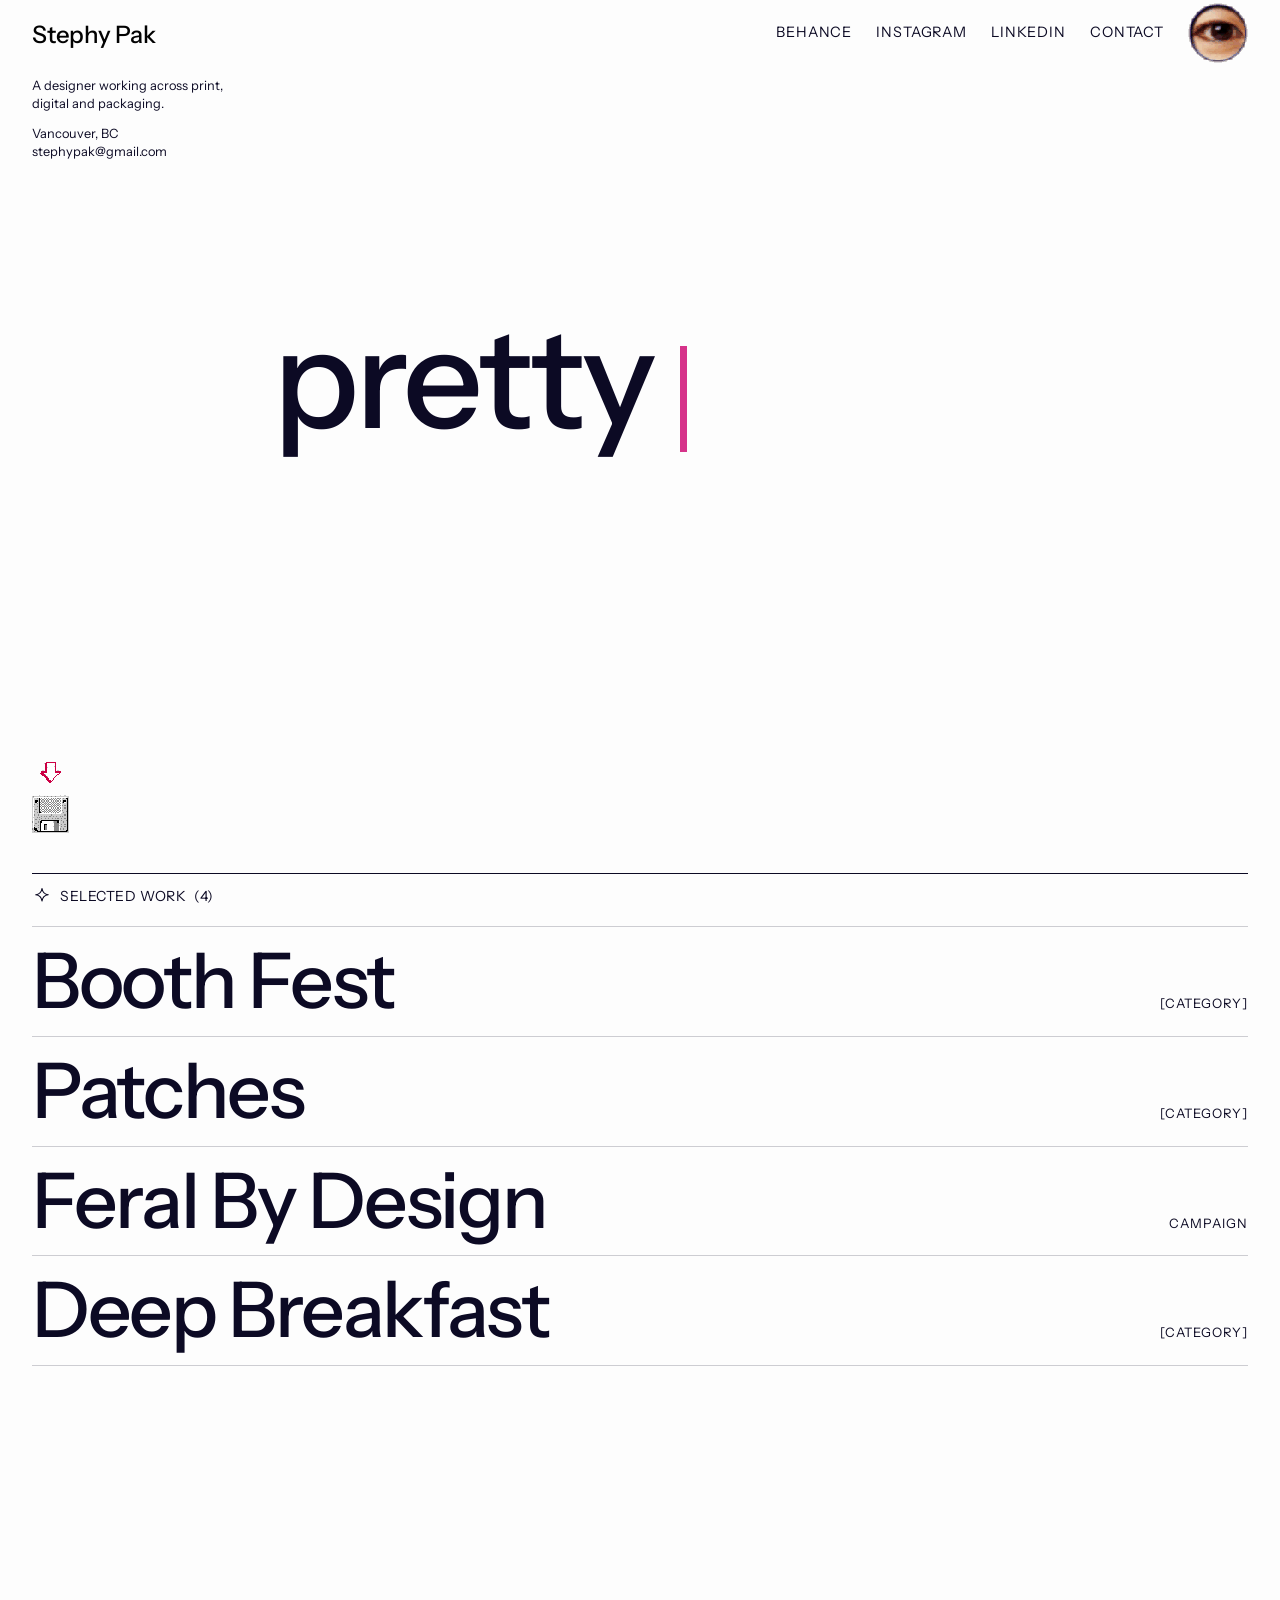
==== index.html @ 3ddcd28c "New portfolio site" ====
<!doctype html>
<!--
  =====================================================================
    STEPHY PAK — HOMEPAGE  (index.html)
  =====================================================================

    This file is WHAT is on the page (the words, images and links).
    styles/style.css is HOW it looks.

    WHAT'S IN HERE (top to bottom)
    ---------------------------------------------------------------
    1. HEAD ............ page title, font + style file (not visible)
    2. TOP ROW ......... floating name, intro, contact, links, eye GIF ✏️
    3. SLOGAN .......... "pretty smart. / pretty, smart."           ✏️
    4. FLOPPY ARROW .... scrolls down to your work
    5. WORK LIST ....... "Selected work" + your 4 projects           ✏️
    6. TYPEWRITER ...... the script that types the slogan

    ✏️ = things you'll want to edit

    ---------------------------------------------------------------
    HOW HTML WORKS (the 30-second version)
    ---------------------------------------------------------------
    <p class="hero-info-text">Hello</p>
     ↑  ↑                      ↑      ↑
     |  class = name used in   |      closing tag (same word with a /)
     |  style.css to style it  the content you see on the page
     opening tag (p = paragraph)

    <a href="project-1.html">  = a link. href = where it goes.
    <img src="assets/…" alt="…"> = an image. src = the file,
                                   alt = a description for screen readers.
    Notes like this whole block start with  < ! - -  and end with  - - >
    (written without the spaces). Browsers ignore them; they're just for you.
  =====================================================================
-->
<html lang="en">

  <!-- =================================================================
       1. HEAD — information about the page (nothing here is visible)
       ================================================================= -->
  <head>
    <!-- ✏️ Text in the browser tab -->
    <title>Stephy Pak — Designer</title>
    <!-- ✏️ The description Google shows under your site in search results -->
    <meta name="description" content="Stephy Pak is a Vancouver-based designer working across branding, print, digital and packaging." />
    <meta charset="utf-8" />
    <!-- Makes the site fit phone screens properly -->
    <meta name="viewport" content="width=device-width, initial-scale=1.0" />
    <!-- Connects your style file -->
    <link rel="stylesheet" href="./styles/style.css" />
    <!-- Hides the slogan for a split second until the typewriter starts, so
         it doesn't flash. Laptops only — phones just show the slogan. -->
    <script>
      if (window.matchMedia("(hover: hover) and (pointer: fine) and (prefers-reduced-motion: no-preference)").matches) document.documentElement.classList.add("js-typing");
    </script>
  </head>

  <body class="work-page" id="top">

    <!-- FLOATING NAME — same size and position as on every other page.
         Stays pinned at the top while you scroll. -->
    <header class="project-header">
      <a href="index.html#top" class="project-header-name">Stephy Pak</a>
    </header>

    <!-- The first screen everyone sees (the "hero") -->
    <section class="hero hero-dark">

      <!-- ===============================================================
           2. TOP ROW
           =============================================================== -->
      <header class="hero-top">

        <!-- LEFT: your intro and contact (your name floats above, see the top of <body>) -->
        <div class="hero-id">
          <div class="hero-info">
            <!-- ✏️ Your intro. <br /> = start a new line. -->
            <p class="hero-info-text">A designer working across print,<br />
              digital and packaging.</p>
            <!-- ✏️ Location + email -->
            <p class="hero-info-contact hero-info-text">
              Vancouver, BC<br />
              <a href="mailto:stephypak@gmail.com">stephypak@gmail.com</a>
            </p>
          </div>
        </div>

        <!-- RIGHT: links + the eye GIF -->
        <nav class="hero-nav" aria-label="Links">
          <ul class="hero-links">
            <!-- ✏️ Replace each # with your real link, e.g.
                 href="https://www.behance.net/yourname"
                 target="_blank" = opens in a new tab -->
            <li><a href="#" target="_blank">Behance</a></li>
            <li><a href="#" target="_blank">Instagram</a></li>
            <li><a href="#" target="_blank">LinkedIn</a></li>
            <!-- mailto: opens the visitor's email app -->
            <li><a href="mailto:stephypak@gmail.com">Contact</a></li>

            <!-- 👁 The eye GIF → goes to the Peek page (play.html).
                 Hovering shows the pink "PEEK" pill.
                 ✏️ To swap the GIF, replace assets/branding-images/play.gif
                 (keep the same file name). -->
            <li class="play-door-item">
              <a href="play.html" class="play-door" aria-label="Peek — photos and things I love">
                <img src="assets/branding-images/play.gif" width="60" height="60" class="play-door-gif" alt="" />
                <span class="play-door-label">Peek</span>
              </a>
            </li>
          </ul>
        </nav>
      </header>

      <!-- ===============================================================
           3. SLOGAN
           Each line is its own <span>. The pink comma is its own <span>
           so it can have a different colour.
           (If you change the words, also update the typewriter in section 6 —
           it types "cute" then deletes it, so it expects "pretty " first.)
           =============================================================== -->
      <div class="hero-slogan-wrapper">
        <h1 class="hero-slogan">
          <span class="hero-slogan-line">pretty smart.</span>
          <span class="hero-slogan-line hero-slogan-indent">pretty<span class="hero-comma">,</span> smart.</span>
        </h1>
      </div>

      <!-- ===============================================================
           4. FLOPPY DISK ARROW
           Clicking it jumps down to "Selected work" (#works-heading).
           =============================================================== -->
      <a href="#works-heading" class="hero-scroll" aria-label="Scroll down to selected work">
        <span class="hero-scroll-sprite" aria-hidden="true"></span>
      </a>

    </section>

    <!-- =================================================================
         5. WORK LIST
         Laptops: hover a title → its cover image fades in behind the list.
         Phones: each cover image shows under its title.
         ================================================================= -->
    <main class="main-work-section">
      <section class="project-index" aria-labelledby="works-heading">

        <!-- "SELECTED WORK (4)" with the sparkly star.
             The <svg> is the star drawing — you don't need to edit it.
             ✏️ Change the (4) if you add or remove projects. -->
        <h2 class="project-index-heading" id="works-heading">
          <svg class="star" viewBox="0 0 24 24" width="20" height="20" aria-hidden="true">
            <path class="star-main" d="M12 3c.7 5 2.5 6.8 7.5 7.5-5 .7-6.8 2.5-7.5 7.5-.7-5-2.5-6.8-7.5-7.5C9.5 9.8 11.3 8 12 3z" />
            <path class="star-sparkle star-sparkle-1" d="M20 1.5l.45 1.55L22 3.5l-1.55.45L20 5.5l-.45-1.55L18 3.5l1.55-.45z" />
            <path class="star-sparkle star-sparkle-2" d="M19 16.5l.35 1.15 1.15.35-1.15.35L19 19.5l-.35-1.15L17.5 18l1.15-.35z" />
          </svg>
          Selected work <span class="project-index-count">(4)</span>
        </h2>

        <!-- THE PROJECTS
             Each project is one <li> … </li> block. In each one:
               href="project-1.html" ........ which page it opens
               project-index-title .......... ✏️ project name
               project-index-category ....... ✏️ small label on the right
               img src="…" .................. ✏️ cover image
                 (put your image in assets/projects/ and write its name here,
                  e.g. src="assets/projects/booth-fest-cover.jpg")
               alt="…" ...................... ✏️ short description of the image
             To add a project: copy a whole <li> … </li> block and paste it below. -->
        <ul class="project-index-list">

          <!-- Project 1 -->
          <li class="project-index-item">
            <a href="project-1.html" class="project-index-link">
              <span class="project-index-title">Booth Fest</span>
              <span class="project-index-category">[Category]</span>
              <img src="assets/projects/placeholder.svg" width="1920" height="1080" class="project-index-preview" loading="lazy" alt="Booth Fest project cover" />
            </a>
          </li>

          <!-- Project 2 -->
          <li class="project-index-item">
            <a href="project-2.html" class="project-index-link">
              <span class="project-index-title">Patches</span>
              <span class="project-index-category">[Category]</span>
              <img src="assets/projects/placeholder.svg" width="1920" height="1080" class="project-index-preview" loading="lazy" alt="Patches project cover" />
            </a>
          </li>

          <!-- Project 3 -->
          <li class="project-index-item">
            <a href="project-3.html" class="project-index-link">
              <span class="project-index-title">Feral By Design</span>
              <span class="project-index-category">Campaign</span>
              <img src="assets/projects/placeholder.svg" width="1920" height="1080" class="project-index-preview" loading="lazy" alt="Feral By Design project cover" />
            </a>
          </li>

          <!-- Project 4 -->
          <li class="project-index-item">
            <a href="project-4.html" class="project-index-link">
              <span class="project-index-title">Deep Breakfast</span>
              <span class="project-index-category">[Category]</span>
              <img src="assets/projects/placeholder.svg" width="1920" height="1080" class="project-index-preview" loading="lazy" alt="Deep Breakfast project cover" />
            </a>
          </li>

        </ul>
      </section>
    </main>


    <!-- =================================================================
         6. TYPEWRITER  (JavaScript — the part that makes things move)
         What it does:
           • types "pretty cute", pauses, backspaces "cute",
             then types "smart." and the second line
           • a pink cursor leads the typing and disappears at the end
           • hovering over the slogan replays it
           • off on phones and for people who turn off motion
         You don't need to edit this. The only easy tweak:
           ✏️ change "cute" on the line marked FAKE WORD to another word.
         ================================================================= -->
    <script>
      (function () {
        var h = document.querySelector(".hero-slogan");
        // Phones / reduced motion: stop here and just show the slogan
        if (!h || !document.documentElement.classList.contains("js-typing")) return;

        var lines = Array.prototype.slice.call(h.querySelectorAll(".hero-slogan-line"));
        var originalHTML = lines.map(function (l) { return l.innerHTML; });
        var texts = lines.map(function (l) { return l.textContent; });
        h.setAttribute("aria-label", texts.join(" "));   // screen readers read the full slogan

        // Keeps the pink comma pink while typing
        function esc(t) {
          return t.replace(/&/g, "&amp;").replace(/</g, "&lt;")
                  .replace(/,/g, '<span class="hero-comma">,</span>');
        }
        // Draws one line: typed part + cursor + the invisible not-yet-typed part
        function draw(k, typed, rest, caret) {
          lines[k].innerHTML =
            esc(typed) + (caret ? '<span class="type-caret" aria-hidden="true"></span>' : "") +
            '<span class="type-rest" aria-hidden="true">' + esc(rest) + "</span>";
        }

        // The "script" of the animation: every step + how long to wait after it
        var frames = [], t1 = texts[0], t2 = texts[1], i;
        function pace(ch) { return 60 + Math.random() * 70 + (ch === "." ? 300 : 0); }   // typing speed (ms)
        for (i = 1; i <= 7; i++) frames.push([0, t1.slice(0, i), t1.slice(i), pace(t1[i - 1])]);                     // types "pretty "
        var fake = "cute";                                                                                            // ✏️ FAKE WORD
        for (i = 1; i <= fake.length; i++) frames.push([0, t1.slice(0, 7) + fake.slice(0, i), t1.slice(7 + i), pace()]); // types "cute"
        frames[frames.length - 1][3] = 650;                                                                           // pause… hmm
        for (i = fake.length - 1; i >= 0; i--) frames.push([0, t1.slice(0, 7) + fake.slice(0, i), t1.slice(7 + i), 90]);  // backspaces it
        frames[frames.length - 1][3] = 250;
        for (i = 8; i <= t1.length; i++) frames.push([0, t1.slice(0, i), t1.slice(i), pace(t1[i - 1])]);              // types "smart."
        for (i = 1; i <= t2.length; i++) frames.push([1, t2.slice(0, i), t2.slice(i), pace(t2[i - 1])]);              // types line 2

        var playing = false;
        function run(n) {
          if (n >= frames.length) {
            // Finished: remove the cursor and put the slogan back to normal
            setTimeout(function () {
              lines.forEach(function (l, k) { l.innerHTML = originalHTML[k]; });
              playing = false;
            }, 700);
            return;
          }
          var f = frames[n];
          if (f[0] === 1) draw(0, t1, "", false);   // line 1 done → cursor moves to line 2
          draw(f[0], f[1], f[2], true);
          setTimeout(function () { run(n + 1); }, f[3]);
        }
        function play() {
          playing = true;
          h.classList.add("is-ready");
          draw(0, "", t1, true);
          draw(1, "", t2, false);
          setTimeout(function () { run(0); }, 300);
        }
        setTimeout(play, 300);   // start shortly after the page loads

        // Replay when someone hovers over the slogan (only after it's finished)
        h.addEventListener("mouseenter", function () {
          if (!playing) play();
        });
      })();
    </script>
  </body>
</html>
---- styles/style.css ----
/*
 * =====================================================================
 *   STEPHY PAK — PORTFOLIO STYLES
 * =====================================================================
 *
 *   This one file controls how EVERY page looks (colours, fonts,
 *   sizes, spacing, hover effects).
 *
 *   CONTENTS                                   (Cmd+F to jump to one)
 *   ---------------------------------------------------------------
 *   1. FONT + COLOURS ........ the whole look lives here ✏️
 *   2. BASICS ................ makes every browser start the same
 *   3. HOMEPAGE — TOP ROW .... your name, intro, links, the eye GIF
 *   4. HOMEPAGE — SLOGAN ..... "pretty smart." + the typewriter
 *   5. HOMEPAGE — ARROW ...... the floppy disk scroll arrow
 *   6. HOMEPAGE — WORK LIST .. "Selected work", star, project titles
 *   7. HOMEPAGE — BIGGER SCREENS (tablets + laptops)
 *   8. HOMEPAGE — MOUSE HOVER EFFECTS (laptops only)
 *   9. PROJECT PAGES ......... project-1.html … project-4.html
 *  10. PEEK PAGE ............. play.html
 *  11. REDUCED MOTION ........ calmer version for people who need it
 *
 *   ✏️  = a value you might want to change
 *
 *   ---------------------------------------------------------------
 *   HOW CSS WORKS (the 30-second version)
 *   ---------------------------------------------------------------
 *   .hero-name {            ← "selector": WHICH thing to style.
 *     font-size: 3rem;      ← "property: value;" = WHAT to change.
 *   }                         A dot (.) means a class name from the HTML,
 *                             e.g. class="hero-name" in index.html.
 *
 *   Handy units:
 *     px   = pixels (fixed size)
 *     rem  = relative to normal text size (1rem ≈ 16px)
 *     em   = relative to the text size of that element
 *     vw   = % of the screen width (10vw = 10% of the width)
 *     clamp(min, ideal, max) = grows with the screen but never goes
 *                              smaller than min or bigger than max
 *
 *   @media (min-width: 768px) { … }
 *     = "only apply these rules on screens 768px wide or more"
 *       (tablets and laptops). Everything outside is the phone version.
 * =====================================================================
 */


/* =====================================================================
   1. FONT + COLOURS  ✏️
   Change these and the whole site updates.
   ===================================================================== */

/* The font: Instrument Sans from Google Fonts.
   ✏️ To try another font, swap the link below AND the name in "body" (section 2). */
@import url("https://fonts.googleapis.com/css2?family=Instrument+Sans:wdth,wght@75..100,400..700&display=swap");
/* A small typewriter-style font for labels (the Collection numbers + ticker). */
@import url("https://fonts.googleapis.com/css2?family=DM+Mono:wght@400;500&display=swap");

/* Colour "variables" — nicknames you can reuse anywhere as var(--name). */
:root {
  --color-ink: #0c0a24;                  /* ✏️ blue-black */
  --color-paper: #fdfdfd;                /* ✏️ near-white */
  --color-pink: #d6338a;                 /* ✏️ the comma, typing cursor, hovers, PEEK pill */

  --color-page-bg: var(--color-paper);   /* page background */
  --color-page-text: var(--color-ink);   /* text colour */
                                         /* (swap these two to flip to a dark site) */

  --font-mono: "DM Mono", ui-monospace, monospace;   /* ✏️ the label font */

  --duration-fast: 0.15s;                /* speed of quick hover effects */
  --duration-normal: 0.3s;               /* speed of normal hover effects */
}


/* =====================================================================
   2. BASICS
   Removes the browser's built-in spacing and sets the default font,
   so every page starts from a clean slate. You won't need to touch this.
   ===================================================================== */

/* Makes width/height include padding — much easier to size things. */
*,
*::before,
*::after {
  box-sizing: border-box;
}

/* Removes default gaps around headings, paragraphs, lists, etc. */
html,
body,
h1, h2, h3, p, ul, ol, li, figure, figcaption, dl, dt, dd {
  margin: 0;
  padding: 0;
}

/* Smooth scrolling when you click the floppy arrow. */
html {
  scroll-behavior: smooth;
}

/* The default font + colours for the whole site. */
body {
  font-family: "Instrument Sans", sans-serif;
  background: var(--color-page-bg);
  color: var(--color-page-text);
  -webkit-font-smoothing: antialiased;   /* crisper text on Macs */
}

/* Images never spill out of their box. */
img,
svg {
  max-width: 100%;
  height: auto;
}

/* No underlines on links. */
a {
  text-decoration: none;
}

/* Colour when you highlight text with your mouse. */
::selection {
  background: var(--color-pink);
  color: #ffffff;
}


/* =====================================================================
   3. HOMEPAGE — TOP ROW
   Your name, intro + contact on the left. Links + eye GIF on the right.
   (On phones everything stacks; see section 7 for the laptop layout.)
   ===================================================================== */

/* The whole homepage (the <body class="work-page"> in index.html). */
.work-page {
  background: var(--color-page-bg);
}

/* The outline you see when moving through links with the Tab key. */
.work-page a:focus {
  outline-color: var(--color-page-text);
}

/* The first screen ("hero"): stacks the top row, slogan and arrow. */
.hero {
  width: 100%;
  display: flex;
  flex-direction: column;
}
.hero-dark {
  /* ✏️ Slightly shorter than the screen (minus 7rem) so the first
     project title peeks up from the bottom. */
  min-height: calc(100vh - 7rem);
  min-height: calc(100svh - 7rem);
  justify-content: space-between;
  gap: 2.5rem;
  padding: 0.5rem clamp(1rem, 2.5vw, 2.25rem) 2.25rem;   /* ✏️ edge spacing (top is small because the floating name sits above) */
  background: var(--color-page-bg);
  color: var(--color-page-text);
}

/* Links in the hero: normal colour, pink on hover. */
.hero-dark a:link,
.hero-dark a:visited {
  color: var(--color-page-text);
}
.hero-dark a:hover,
.hero-dark a:focus-visible {
  color: var(--color-pink);
}

/* The top row (phone version: one column). */
.hero-top {
  display: grid;
  grid-template-columns: 1fr;
  gap: 1rem;
  align-items: start;
}

/* Left side: name with the intro + contact stacked underneath. */
.hero-id {
  display: grid;
  gap: 1.5rem;
  justify-items: start;
}

/* "A designer working across print, digital and packaging." + location/email */
.hero-info-text {
  font-size: 0.8rem;   /* ✏️ size */
  line-height: 1.4;
  margin-bottom: 0;
}
.hero-info-contact {
  margin-top: 0.75rem;   /* gap between the intro and Vancouver/email */
}

/* BEHANCE · INSTAGRAM · LINKEDIN · CONTACT */
.hero-links,
.project-index-list {
  list-style: none;   /* removes the bullet points */
  margin: 0;
  padding: 0;
}
.hero-links {
  display: flex;
  flex-wrap: wrap;
  gap: 0.5rem 1.5rem;      /* ✏️ space between links */
  font-size: 0.9rem;       /* ✏️ size */
  font-weight: 400;
  letter-spacing: 0.06em;  /* a little extra space between letters */
  text-transform: uppercase;
}

/* 👁 The eye GIF that goes to the Peek page */
.play-door-item {
  position: relative;      /* lets the PEEK pill sit right under the eye */
}
.play-door {
  display: inline-flex;
  align-items: center;
  gap: 0.5rem;
  min-height: 44px;        /* big enough to tap with a finger */
}
.play-door-gif {
  display: block;
  width: 60px;                    /* ✏️ size of the eye */
  height: auto;
  image-rendering: pixelated;     /* keeps it crisp + low-res */
  transition: transform var(--duration-normal);
}
/* The pink "PEEK" pill */
.play-door-label {
  font-family: inherit;
  font-size: 0.8125rem;
  letter-spacing: 0.04em;
  text-transform: uppercase;
  padding: 0.2rem 0.6rem;
  border: 1.5px solid var(--color-pink);
  border-radius: 999px;           /* fully rounded ends */
  color: var(--color-pink);
  background: var(--color-page-bg);
}
/* On hover, the eye does a little hop up. */
.play-door:hover .play-door-gif,
.play-door:focus-visible .play-door-gif {
  transform: translateY(-4px);    /* ✏️ how high it hops */
}


/* =====================================================================
   4. HOMEPAGE — SLOGAN
   "pretty smart. / pretty, smart." and the typewriter effect.
   (The typing itself is the <script> at the bottom of index.html.)
   ===================================================================== */

/* Centres the slogan vertically in the space between the top row and the arrow. */
.hero-slogan-wrapper {
  flex: 1;
  display: flex;
  align-items: center;
}

.hero-slogan {
  font-size: clamp(3.125rem, 11vw, 11rem);   /* ✏️ size */
  font-weight: 500;
  line-height: 0.98;                          /* ✏️ space between the two lines */
  letter-spacing: -0.03em;                    /* ✏️ space between letters (closer to 0 = looser) */
  margin-bottom: 0;
  color: var(--color-page-text);
}

/* Puts each line of the slogan on its own row. */
.hero-slogan-line {
  display: block;
}

/* Pushes the second line in, for the stagger (phone amount; laptop amount is in section 7). */
.hero-slogan-indent {
  padding-left: 0.6em;
}

/* The pink comma in "pretty, smart." */
.hero-comma {
  color: var(--color-pink);
}

/* --- Typewriter --- */

/* Hides the slogan for a split second before typing starts (no flash). */
.js-typing .hero-slogan:not(.is-ready) {
  visibility: hidden;
}
/* The not-yet-typed letters: invisible but still take up space, so nothing jumps around. */
.type-rest {
  visibility: hidden;
}
/* The blinking pink typing cursor */
.type-caret {
  position: relative;
}
.type-caret::after {
  content: "";
  position: absolute;
  bottom: 0.08em;
  left: 0.02em;
  width: 0.05em;                 /* ✏️ cursor thickness */
  height: 0.75em;                /* ✏️ cursor height */
  background: var(--color-pink);
  animation: caret-blink 1s steps(1) infinite;
}
@keyframes caret-blink {
  50% {
    opacity: 0;
  }
}


/* =====================================================================
   5. HOMEPAGE — FLOPPY DISK ARROW
   The little pixel arrow at the bottom-left of the first screen.
   The image (scroll-arrow-sprite.png) has all 7 animation frames side
   by side, like a film strip — the animation slides through them.
   ===================================================================== */

.hero-scroll {
  align-self: flex-start;
  position: relative;
  top: 1.25rem;            /* ✏️ nudges it down, closer to "Selected work" */
  display: inline-flex;
  padding: 0.5rem;         /* bigger click area */
  margin-left: -0.5rem;    /* keeps it lined up with the left edge */
}
.hero-scroll-sprite {
  display: block;
  width: 37px;             /* one frame wide */
  height: 72px;
  background: url("../assets/branding-images/scroll-arrow-sprite.png") 0 0 / 259px 72px no-repeat;
  image-rendering: pixelated;
  animation: floppy-drop 0.7s steps(7) infinite;   /* ✏️ 0.7s = speed of one loop */
}
@keyframes floppy-drop {
  to {
    background-position: -259px 0;
  }
}


/* =====================================================================
   6. HOMEPAGE — WORK LIST
   "SELECTED WORK (4)" with the star, then the big project titles.
   On phones each cover image shows under its title.
   (On laptops the image appears on hover instead; see section 8.)
   ===================================================================== */

/* The whole work section */
.project-index {
  position: relative;      /* the hover images are placed inside this box */
  isolation: isolate;      /* lets the hover image sit behind the titles */
  padding: 1rem clamp(1rem, 2.5vw, 2.25rem) 3rem;
  color: var(--color-page-text);
}

/* "SELECTED WORK (4)" — kept small so it doesn't read as part of the slogan. */
.project-index-heading {
  display: flex;
  align-items: center;
  gap: 0.5rem;
  padding-top: 0.75rem;
  margin-bottom: 1.25rem;
  border-top: 1px solid var(--color-page-text);   /* the line above it */
  font-family: inherit;
  font-size: 0.875rem;
  font-weight: 400;
  line-height: 1.2;
  letter-spacing: 0.04em;
  text-transform: uppercase;
  color: var(--color-page-text);
  cursor: default;
  scroll-margin-top: 4.5rem;   /* the floppy arrow stops here, just below the floating name */
}

/* ✦ The star: an outline that gently twinkles.
   On hover it spins, fills pink, and two tiny sparkles pop out. */
.star {
  flex-shrink: 0;
  overflow: visible;       /* lets the sparkles poke outside the box */
}
.star path {
  fill: none;
  stroke: currentColor;
  stroke-width: 1.4;
  stroke-linejoin: round;
}
.star-main {
  transform-origin: 12px 10.5px;                          /* spins around its centre */
  animation: star-twinkle 2.4s ease-in-out infinite;      /* ✏️ 2.4s = twinkle speed */
  transition: fill var(--duration-normal), stroke var(--duration-normal);
}
.star-sparkle {
  fill: var(--color-pink) !important;
  stroke: none !important;
  opacity: 0;              /* hidden until hover */
  transform: scale(0.2);
  transition: opacity var(--duration-normal), transform var(--duration-normal);
}
.star-sparkle-1 { transform-origin: 20px 3.5px; }
.star-sparkle-2 { transform-origin: 19px 18px; transition-delay: 0.08s; }

.project-index-heading:hover .star-main {
  fill: var(--color-pink);
  stroke: var(--color-pink);
  animation: star-spin 0.6s ease-out;
}
.project-index-heading:hover .star-sparkle {
  opacity: 1;
  transform: scale(1);
}
@keyframes star-twinkle {
  0%, 100% { transform: scale(1); }
  50% { transform: scale(0.82); }
}
@keyframes star-spin {
  from { transform: rotate(0deg) scale(0.7); }
  to { transform: rotate(180deg) scale(1.1); }
}

/* Thin lines between the projects */
.project-index-item {
  border-top: 1px solid rgba(12, 10, 36, 0.2);
}
.project-index-item:last-child {
  border-bottom: 1px solid rgba(12, 10, 36, 0.2);
}

/* One row: title on the left, category on the right */
.project-index-link {
  display: flex;
  flex-wrap: wrap;
  justify-content: space-between;
  align-items: baseline;
  gap: 0.5rem 1rem;
  padding: 1rem 0;         /* ✏️ space above/below each title */
  transition: opacity var(--duration-normal);
}
.project-index a:link,
.project-index a:visited {
  color: var(--color-page-text);
}

/* Big project titles (Booth Fest, Patches…) */
.project-index-title {
  font-size: clamp(2rem, 6vw, 5.5rem);   /* ✏️ size */
  font-weight: 500;
  line-height: 1;
  letter-spacing: -0.03em;
  transition: color var(--duration-fast);
}

/* Small category on the right (BRAND, CAMPAIGN…) */
.project-index-category {
  font-size: 0.8125rem;
  letter-spacing: 0.08em;
  text-transform: uppercase;
}

/* Cover image — phone version: shows under its title. */
.project-index-preview {
  display: block;
  width: 100%;
  height: auto;
  aspect-ratio: 16 / 9;    /* ✏️ image shape (16/9 = wide, 4/5 = tall) */
  object-fit: cover;       /* fills the shape without squishing */
}

/* Title turns pink on hover */
.project-index-link:hover .project-index-title,
.project-index-link:focus-visible .project-index-title {
  color: var(--color-pink);
}


/* =====================================================================
   7. HOMEPAGE — BIGGER SCREENS (768px wide and up: tablets + laptops)
   Changes the phone layout into the side-by-side layout.
   ===================================================================== */

@media (min-width: 768px) {

  /* Slogan moves to the right side… */
  .hero-slogan-wrapper {
    justify-content: flex-end;
  }
  /* …and its second line steps in further. */
  .hero-slogan-indent {
    padding-left: 1.1em;   /* ✏️ amount of stagger */
  }

  /* Top row: name + info on the left, links on the right. */
  .hero-top {
    display: flex;
    justify-content: space-between;
    align-items: flex-start;
    gap: 2.5rem;
  }
  .hero-nav {
    margin-top: -3.4rem;   /* ✏️ pulls the links up level with the floating name */
  }
  .hero-links {
    align-items: flex-start;
  }
  .play-door {
    margin-top: -1.2rem;   /* centres the eye on the row of links */
  }
  .hero-info {
    max-width: 22rem;      /* how wide the intro text can get */
  }
}


/* =====================================================================
   8. HOMEPAGE — MOUSE HOVER EFFECTS (laptops/desktops with a mouse)
   Phones can't hover, so these only switch on when there's a mouse.
   ===================================================================== */

@media (hover: hover) and (min-width: 768px) {

  /* "PEEK" pill: hidden until you hover the eye, then fades in underneath. */
  .play-door-label {
    position: absolute;
    top: 100%;
    left: 50%;
    transform: translate(-50%, -0.25rem);
    opacity: 0;
    pointer-events: none;
    transition: opacity var(--duration-fast), transform var(--duration-fast);
  }
  .play-door:hover .play-door-label,
  .play-door:focus-visible .play-door-label {
    opacity: 1;
    transform: translate(-50%, 0.25rem);
  }

  /* Work section fills the screen so the hover image has room. */
  .project-index {
    min-height: 100vh;
  }

  /* Cover images: hidden, centred BEHIND the titles, fade in on hover. */
  .project-index-preview {
    position: absolute;
    top: 50%;
    left: 50%;
    z-index: -1;                       /* behind the titles */
    width: min(70vw, 1100px);          /* ✏️ how big the hover image is */
    transform: translate(-50%, -50%);  /* centres it */
    opacity: 0;
    pointer-events: none;              /* never blocks clicks on the titles */
    transition: opacity var(--duration-normal);
  }
  .project-index-link:hover .project-index-preview,
  .project-index-link:focus-visible .project-index-preview {
    opacity: 1;
  }

  /* While you hover one title, the others fade back. */
  .project-index-list:hover .project-index-link {
    opacity: 0.35;   /* ✏️ how faded the others get (0 = invisible, 1 = normal) */
  }
  .project-index-list:hover .project-index-link:hover {
    opacity: 1;
  }
}


/* =====================================================================
   9. PROJECT PAGES  (project-1.html … project-4.html)
   Order on the page: floating name → image 1 → brief + credits →
   more images → "Next" project.
   ===================================================================== */

/* The whole project page */
.project-page {
  background: var(--color-page-bg);
  color: var(--color-page-text);
}
.project-page a:link,
.project-page a:visited {
  color: var(--color-page-text);
}
.project-page a:hover,
.project-page a:focus-visible {
  color: var(--color-pink);
}
.project-page a:focus {
  outline-color: var(--color-page-text);
}

/* Floating "Stephy Pak" in the corner — on EVERY page (homepage too).
   No background — it stays pinned as you scroll and floats over the
   images. "difference" flips its colour so it's readable on white,
   dark and light images. Clicking it goes back to the homepage. */
.project-header {
  position: sticky;          /* stays at the top while scrolling */
  top: 0;
  z-index: 10;               /* sits on top of everything */
  padding: 1.25rem clamp(1rem, 2.5vw, 2.25rem);
  background: transparent;
  pointer-events: none;      /* only the name itself is clickable */
  mix-blend-mode: difference;
}
.project-header-name {
  pointer-events: auto;
  font-size: 1.5rem;         /* ✏️ size */
  font-weight: 500;
  letter-spacing: -0.01em;
}
.project-page .project-header-name:link,
.project-page .project-header-name:visited,
.project-page .project-header-name:hover,
.work-page .project-header-name:link,
.work-page .project-header-name:visited,
.work-page .project-header-name:hover {
  color: #ffffff;            /* shows up as near-black on the white page because of "difference" */
}
.project-header-name:hover {
  text-decoration: underline;
  text-underline-offset: 0.15em;
}

/* Space around the project content */
.project {
  padding: 0.5rem clamp(1rem, 2.5vw, 2.25rem) 0;
}

/* Small caps labels: ROLE, CONTEXT, NEXT, captions */
.project-credit dt,
.project-next-label,
.project-figure figcaption {
  font-size: 0.8125rem;
  letter-spacing: 0.06em;
  text-transform: uppercase;
}

/* Images */
.project-figure {
  margin: 0 0 1rem;          /* ✏️ 1rem = gap under each image */
}
.project-figure img {
  display: block;
  width: 100%;
  height: auto;
  object-fit: cover;
  background: #ecebe8;       /* grey that shows while an image loads */
}
.project-figure figcaption {
  margin-top: 0.5rem;
}
/* Two images side by side (phones: stacked; laptops: see bottom of this section) */
.project-pair {
  display: grid;
  grid-template-columns: 1fr;
  gap: 1rem;
}

/* Brief (left) + credits list (right) */
.project-about {
  display: grid;
  grid-template-columns: 1fr;
  gap: 2rem;
  padding: 3rem 0 4rem;
}
.project-brief {
  max-width: 34ch;           /* about 34 characters per line — easy to read */
  font-size: clamp(1.25rem, 2.2vw, 1.875rem);   /* ✏️ size */
  line-height: 1.3;
  letter-spacing: -0.01em;
}
.project-credits {
  display: grid;
  gap: 0;
  align-content: start;
}
/* One credit row: label on the left (ROLE), answer on the right (Designer) */
.project-credit {
  display: grid;
  grid-template-columns: 7rem 1fr;   /* ✏️ 7rem = width of the label column */
  gap: 1rem;
  padding: 0.6rem 0;
  border-top: 1px solid rgba(12, 10, 36, 0.2);
  font-size: 0.9375rem;
  line-height: 1.35;
}
.project-credit:last-child {
  border-bottom: 1px solid rgba(12, 10, 36, 0.2);
}

/* Bottom of the page: "← ALL WORK" and "NEXT  Patches →" */
.project-footer {
  display: flex;
  flex-wrap: wrap;
  justify-content: space-between;
  align-items: flex-end;
  gap: 2rem;
  margin-top: 4rem;
  padding: 2rem clamp(1rem, 2.5vw, 2.25rem) 3rem;
  border-top: 1px solid var(--color-page-text);
}
.project-back {
  font-size: 0.9rem;
  letter-spacing: 0.06em;
  text-transform: uppercase;
}
.project-next {
  display: grid;
  justify-items: start;
  gap: 0.5rem;
}
.project-next-title {
  font-size: clamp(2rem, 6vw, 5rem);   /* ✏️ size of the next project's name */
  font-weight: 500;
  line-height: 1;
  letter-spacing: -0.03em;
}

/* Project pages on bigger screens (768px and up) */
@media (min-width: 768px) {
  .project-pair {
    grid-template-columns: 1fr 1fr;      /* two images side by side */
  }
  .project-next {
    justify-items: end;                  /* "Next" sits on the right */
    text-align: right;
  }
  .project-about {
    grid-template-columns: 3fr 2fr;      /* ✏️ brief gets 3 parts, credits get 2 */
    gap: 4rem;
  }
}


/* =====================================================================
   10. PEEK PAGE  (play.html)
   About me at the top, then Collection → Feed.
   Re-uses the project page styles (floating name, credits list, footer).
   ===================================================================== */

/* Space around everything on the Peek page */
.peek {
  padding: 0.5rem clamp(1rem, 2.5vw, 2.25rem) 0;
}

/* --- ABOUT --- */

/* Phones: statement → photo → bio, stacked. (Laptop layout is at the bottom.) */
/* Everything in one narrow, centred column (statement → photo → bio) */
.peek-about {
  display: grid;
  grid-template-columns: 1fr;
  justify-items: center;
  gap: 2.5rem;
  max-width: 40rem;          /* ✏️ how wide the centred column gets */
  margin: 0 auto;
  padding: 3rem 0 7rem;      /* ✏️ space above / below the About section */
  text-align: center;
}

/* "I always end up in cool places doing cool things." */
.peek-statement {
  max-width: 14ch;                             /* ✏️ how many letters per line (smaller = more lines) */
  font-size: clamp(2.25rem, 4.2vw, 4.25rem);   /* ✏️ size */
  font-weight: 500;
  line-height: 0.95;
  letter-spacing: -0.035em;
}

/* Your photo */
.peek-portrait {
  width: 100%;
  max-width: 15rem;          /* ✏️ how big the photo gets */
}
.peek-portrait img {
  display: block;
  width: 100%;
  aspect-ratio: 4 / 5;       /* ✏️ photo shape (4/5 = portrait, 1/1 = square) */
  object-fit: cover;
  background: #ecebe8;
}

/* Bio column */
.peek-bio {
  display: grid;
  justify-items: center;
  gap: 1.5rem;
  align-content: start;
}
/* "Hi, I'm Stephy…" — a bit smaller here than the project briefs */
.peek-bio .project-brief {
  font-size: clamp(1.125rem, 1.6vw, 1.375rem);   /* ✏️ size */
}
.peek-bio-text {
  max-width: 46ch;
  font-size: 0.9375rem;      /* ✏️ size of the rest of the bio */
  line-height: 1.5;
}
/* Quick facts — smaller and narrower than on project pages */
.peek-facts {
  width: 100%;
  max-width: 30rem;          /* ✏️ how wide the facts list gets */
  margin-top: 1rem;
  text-align: left;          /* rows read left to right, the list itself is centred */
}
.peek-facts .project-credit {
  grid-template-columns: 6.5rem 1fr;
  padding: 0.45rem 0;
  font-size: 0.8125rem;      /* ✏️ size */
}
.peek-facts .project-credit dt {
  font-size: 0.6875rem;
}

/* EMAIL · INSTAGRAM · LINKEDIN · RÉSUMÉ */
.peek-links {
  list-style: none;
  display: flex;
  justify-content: center;
  flex-wrap: wrap;
  gap: 0.5rem 1.5rem;
  font-size: 0.9rem;
  letter-spacing: 0.06em;
  text-transform: uppercase;
}

/* --- SECTION HEADINGS: "(01) COLLECTION   Things I keep" --- */

.peek-section {
  padding-bottom: 6rem;      /* ✏️ space between sections */
}
.peek-heading {
  display: flex;
  flex-wrap: wrap;
  align-items: baseline;
  gap: 0.25rem 0.75rem;
  padding-top: 0.75rem;
  margin-bottom: 2rem;
  border-top: 1px solid var(--color-page-text);   /* same line as "Selected work" */
  font-size: 0.875rem;
  font-weight: 400;
  letter-spacing: 0.04em;
  text-transform: uppercase;
}
.peek-heading-note {
  margin-left: auto;         /* pushes the little note to the right */
  text-transform: none;
  letter-spacing: 0;
  opacity: 0.6;
}

/* --- COLLECTION (floating objects) --- */

/* Phones: a tidy 2-column grid */
.peek-collection {
  list-style: none;
  display: grid;
  grid-template-columns: 1fr 1fr;
  gap: 2rem 1rem;
}
.peek-object {
  position: relative;
}
.peek-object img {
  display: block;
  width: 100%;
  height: auto;
  transition: transform var(--duration-normal);
}
/* The little "01." next to each object */
.peek-object-num {
  position: absolute;
  top: 0;
  right: 0;
  transform: translateY(-100%);
  z-index: 1;                /* keeps the number on top while the object moves */
  font-family: var(--font-mono);
  font-size: 0.6875rem;
  letter-spacing: 0.04em;
}
/* "— drag them around" and "Tidy up" only make sense on laptops */
.peek-drag-hint,
.peek-tidy {
  display: none;
}

/* The list explaining each object — a looping ticker, centred */
.peek-marquee {
  display: flex;
  overflow: hidden;
  margin-top: 2.5rem;
  padding: 0.9rem 0;
  border-top: 1px solid rgba(12, 10, 36, 0.2);
  border-bottom: 1px solid rgba(12, 10, 36, 0.2);
  /* soft fade at both edges */
  -webkit-mask-image: linear-gradient(90deg, transparent, #000 8%, #000 92%, transparent);
          mask-image: linear-gradient(90deg, transparent, #000 8%, #000 92%, transparent);
}
.peek-legend {
  list-style: none;
  display: flex;
  flex-shrink: 0;
  align-items: center;
  gap: 2.5rem;               /* ✏️ space between items */
  padding-right: 2.5rem;     /* same as the gap, so the loop is even */
  font-family: var(--font-mono);
  font-size: 0.6875rem;      /* ✏️ size */
  font-weight: 500;
  letter-spacing: 0.02em;
  text-transform: uppercase;
  white-space: nowrap;
  animation: peek-ticker 30s linear infinite;   /* ✏️ 30s = speed (bigger = slower) */
}
/* Hovering pauses it so people can read */
.peek-marquee:hover .peek-legend {
  animation-play-state: paused;
}
@keyframes peek-ticker {
  to { transform: translateX(-100%); }
}

/* "Tidy up" sits centred under the ticker */
.peek-tidy-row {
  display: flex;
  justify-content: center;
}

/* Feed captions */
.peek-feed figcaption {
  font-size: 0.8125rem;
  letter-spacing: 0.06em;
  text-transform: uppercase;
}

/* --- FEED (loose photo grid) --- */

/* "columns" makes a masonry grid: images keep their own shape */
.peek-feed {
  columns: 2;                /* ✏️ phones: 2 columns */
  column-gap: 1rem;
}
.peek-feed figure {
  break-inside: avoid;       /* never splits an image between columns */
  margin-bottom: 1.25rem;
}
.peek-feed img {
  display: block;
  width: 100%;
  height: auto;
  background: #ecebe8;
  transition: opacity var(--duration-normal);
}
.peek-feed figcaption {
  margin-top: 0.4rem;
}
.peek-feed figure:hover img {
  opacity: 0.85;
}

/* --- Bigger screens (768px and up) --- */
@media (min-width: 768px) {

  .peek-about {
    gap: 3.5rem;
    padding-top: 5rem;
  }

  /* Collection: objects float at their --x / --y spots */
  .peek-collection {
    display: block;
    position: relative;
    height: clamp(32rem, 55vw, 48rem);   /* ✏️ height of the floating area */
  }
  .peek-object {
    position: absolute;
    left: var(--x);
    top: var(--y);
    width: var(--w);
    cursor: grab;
    touch-action: none;      /* lets fingers drag on tablets */
    user-select: none;
  }

  /* Hover: a little wiggle that says "pick me up" */
  .peek-object:hover img {
    animation: peek-wiggle 0.9s ease-in-out infinite;   /* ✏️ 0.9s = wiggle speed */
  }

  /* While being dragged: lifted up with a slight tilt (no shadow —
     shadows left smeary trails behind the object in some browsers) */
  .peek-object.is-dragging {
    cursor: grabbing;
  }
  .peek-object.is-dragging img {
    animation: none;
    transform: rotate(-3deg) scale(1.08);
  }

  /* "Tidy up": objects glide back instead of jumping */
  .peek-collection.is-tidying .peek-object {
    transition: left 0.5s ease, top 0.5s ease;
  }

  .peek-drag-hint {
    display: inline;
  }
  /* The "TIDY UP ↺" button */
  .peek-tidy {
    display: inline-block;
    margin-top: 1.25rem;
    padding: 0.3rem 0.8rem;
    border: 1.5px solid var(--color-page-text);
    border-radius: 999px;
    background: transparent;
    color: var(--color-page-text);
    font: inherit;
    font-size: 0.8125rem;
    letter-spacing: 0.04em;
    text-transform: uppercase;
    cursor: pointer;
    transition: color var(--duration-fast), border-color var(--duration-fast);
  }
  .peek-tidy:hover,
  .peek-tidy:focus-visible {
    color: var(--color-pink);
    border-color: var(--color-pink);
  }

  .peek-feed {
    columns: 3;              /* ✏️ tablets: 3 columns */
  }
}

@media (min-width: 1200px) {
  .peek-feed {
    columns: 4;              /* ✏️ big screens: 4 columns */
  }
}

@keyframes peek-wiggle {
  0%, 100% { transform: rotate(0deg); }
  25% { transform: rotate(-4deg) scale(1.03); }   /* ✏️ how far it tips */
  75% { transform: rotate(3deg) scale(1.03); }
}


/* =====================================================================
   11. REDUCED MOTION
   Some people turn on "Reduce motion" on their computer (it can help
   with dizziness or focus). For them, animations stop and hovers
   change instantly. Keep this at the very bottom of the file.
   ===================================================================== */

@media (prefers-reduced-motion: reduce) {
  .hero-scroll-sprite,
  .star-main,
  .peek-object img,
  .peek-legend {
    animation: none !important;
  }
  /* No ticker: show the list once, centred and wrapping */
  .peek-marquee {
    justify-content: center;
    -webkit-mask-image: none;
            mask-image: none;
  }
  .peek-legend {
    flex-wrap: wrap;
    justify-content: center;
    white-space: normal;
    gap: 0.5rem 2rem;
    padding-right: 0;
  }
  .peek-legend[aria-hidden="true"] {
    display: none;
  }
  .play-door-gif,
  .play-door-label,
  .star path,
  .project-index-link,
  .project-index-title,
  .project-index-preview,
  .peek-object img,
  .peek-feed img {
    transition: none;
  }
}
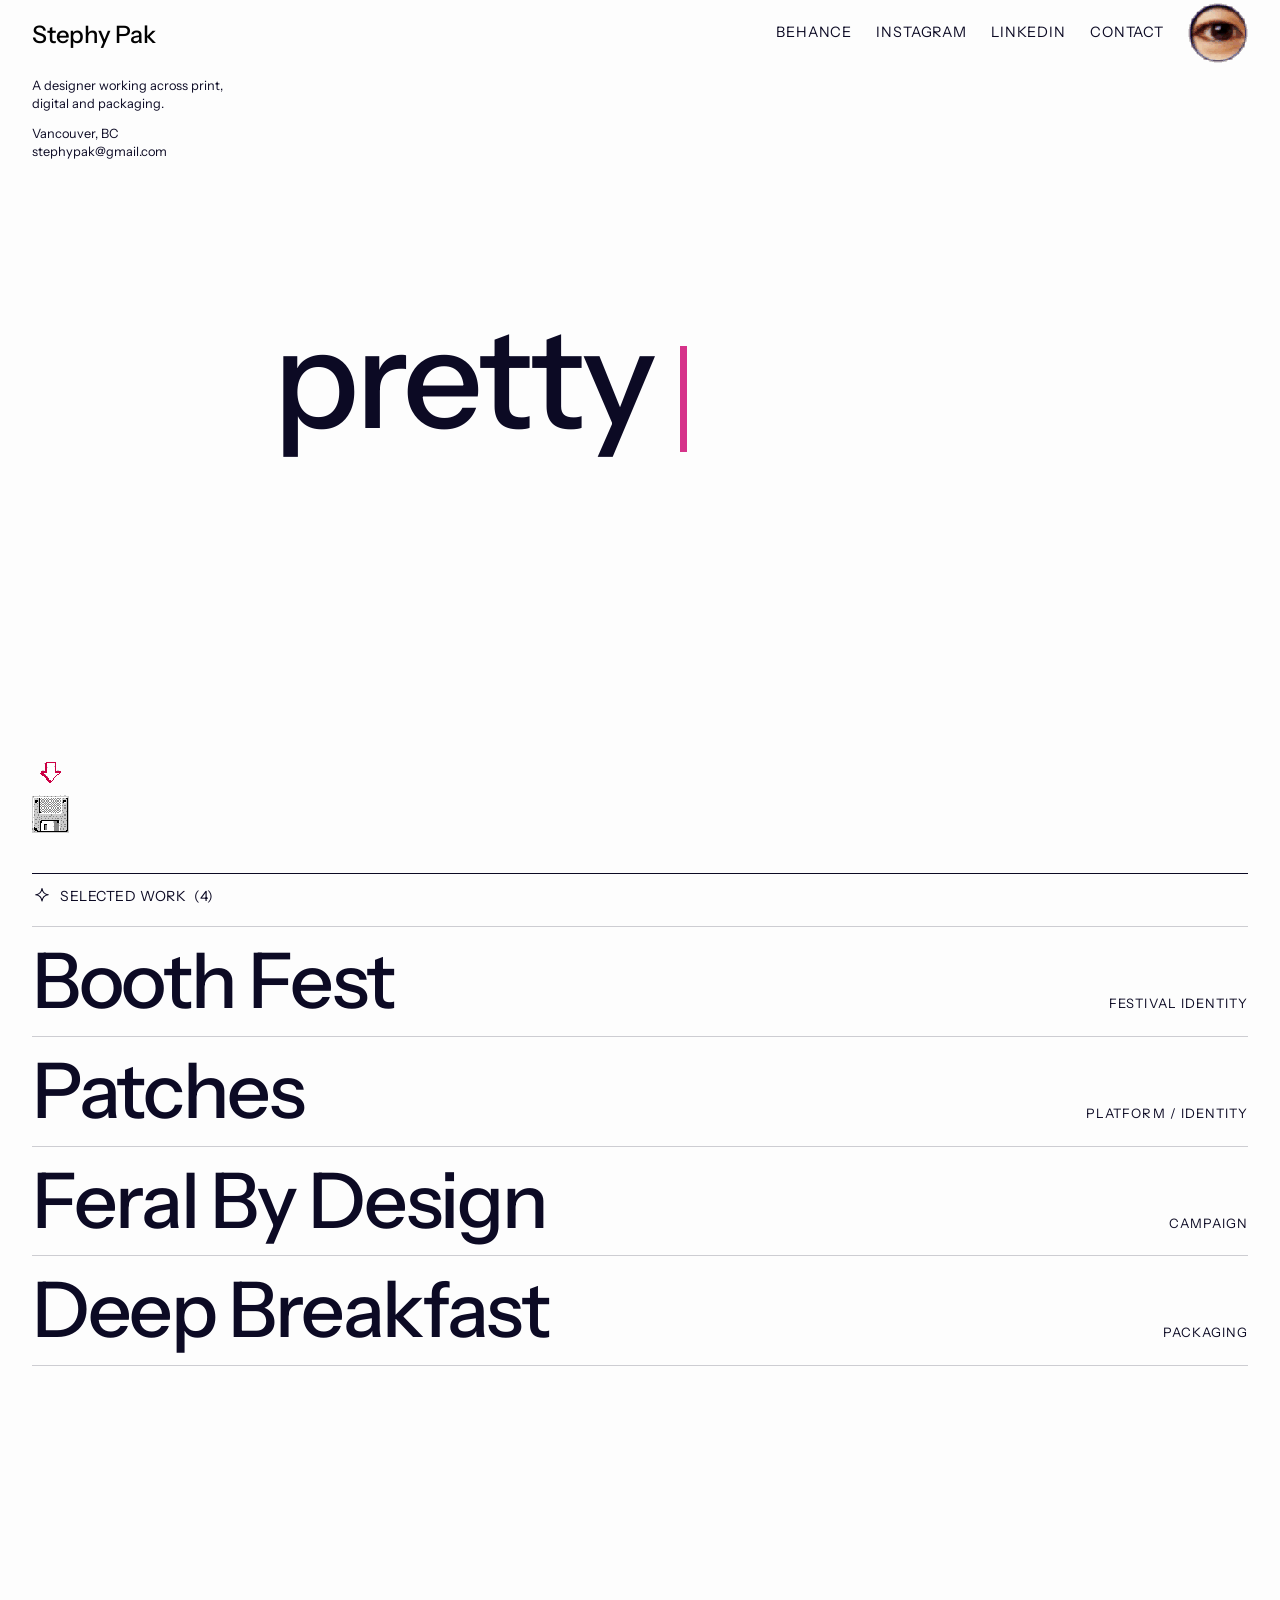
==== commit ee49564a: "Update based on notes v2" ====
--- a/index.html
+++ b/index.html
@@ -15,6 +15,7 @@
     4. FLOPPY ARROW .... scrolls down to your work
     5. WORK LIST ....... "Selected work" + your 4 projects           ✏️
     6. TYPEWRITER ...... the script that types the slogan
+    7. EASTER EGG ...... type "cute" → secret page (cute.html)
 
     ✏️ = things you'll want to edit
 
@@ -27,7 +28,7 @@
      |  style.css to style it  the content you see on the page
      opening tag (p = paragraph)
 
-    <a href="project-1.html">  = a link. href = where it goes.
+    <a href="booth-fest.html">  = a link. href = where it goes.
     <img src="assets/…" alt="…"> = an image. src = the file,
                                    alt = a description for screen readers.
     Notes like this whole block start with  < ! - -  and end with  - - >
@@ -40,19 +41,61 @@
        1. HEAD — information about the page (nothing here is visible)
        ================================================================= -->
   <head>
-    <!-- ✏️ Text in the browser tab -->
-    <title>Stephy Pak — Designer</title>
-    <!-- ✏️ The description Google shows under your site in search results -->
-    <meta name="description" content="Stephy Pak is a Vancouver-based designer working across branding, print, digital and packaging." />
+    <!-- charset first: tells the browser how to read the letters (é, —, etc.) -->
     <meta charset="utf-8" />
     <!-- Makes the site fit phone screens properly -->
     <meta name="viewport" content="width=device-width, initial-scale=1.0" />
+
+    <!-- ✏️ SEO: the TITLE is the blue link in Google + the browser tab text.
+         Aim for under 60 characters: what it is, then your name. -->
+    <title>Stephy Pak — Branding &amp; Graphic Designer, Vancouver</title>
+    <!-- ✏️ SEO: the DESCRIPTION is the grey text under that link in Google.
+         Aim for 120–160 characters. Every page gets its own. -->
+    <meta name="description" content="Stephy Pak is a Vancouver-based branding and graphic designer working across print, digital and packaging, graduating from the IDEA School of Design in 2027." />
+    <!-- Tells Google the one "official" address of this page -->
+    <link rel="canonical" href="https://stephypak.com/" />
+
+    <!-- FAVICON (the little icon in the browser tab) — one line per browser type:
+           .svg = modern browsers (stays sharp at any size)
+           .png = browsers that can't use SVG (16px tab + 32px for sharp screens)
+           .ico = very old browsers (it sits in the main folder, where they look for it)
+           apple-touch-icon = when someone saves your site to an iPhone home screen -->
+    <link rel="icon" href="./favicon.ico" sizes="16x16 32x32" />
+    <link rel="icon" href="./assets/favicon/favicon.svg" type="image/svg+xml" />
+    <link rel="icon" href="./assets/favicon/favicon-16x16.png" type="image/png" sizes="16x16" />
+    <link rel="icon" href="./assets/favicon/favicon-32x32.png" type="image/png" sizes="32x32" />
+    <link rel="apple-touch-icon" href="./assets/favicon/apple-touch-icon.png" />
+
     <!-- Connects your style file -->
     <link rel="stylesheet" href="./styles/style.css" />
     <!-- Hides the slogan for a split second until the typewriter starts, so
          it doesn't flash. Laptops only — phones just show the slogan. -->
     <script>
       if (window.matchMedia("(hover: hover) and (pointer: fine) and (prefers-reduced-motion: no-preference)").matches) document.documentElement.classList.add("js-typing");
+    </script>
+
+    <!-- SEO / E-E-A-T: a hidden "ID card" about you that Google reads.
+         It backs up your experience and credibility (school, award, membership).
+         ✏️ When you have real Instagram / LinkedIn / Behance links, add them
+         inside "sameAs" like this:  "sameAs": ["https://www.linkedin.com/in/…"],
+         ✏️ Add new awards as another {…} block inside "award". -->
+    <script type="application/ld+json">
+    {
+      "@context": "https://schema.org",
+      "@type": "Person",
+      "name": "Stephy Pak",
+      "url": "https://stephypak.com/",
+      "jobTitle": "Branding and Graphic Designer",
+      "email": "mailto:stephypak@gmail.com",
+      "address": { "@type": "PostalAddress", "addressLocality": "Vancouver", "addressRegion": "BC", "addressCountry": "CA" },
+      "affiliation": { "@type": "CollegeOrUniversity", "name": "IDEA School of Design", "url": "https://www.ideaschoolofdesign.com/" },
+      "knowsLanguage": ["English", "Cantonese"],
+      "memberOf": { "@type": "Organization", "name": "Association of Registered Graphic Designers (RGD)", "url": "https://rgd.ca/" },
+      "award": [
+        "Honourable Mention, Interactive/UX/UI — DesCan Vancouver Salazar Student Awards 2025 (Nanijauniaravit, with Crescille Buyuccan and Shilo Sun)"
+      ],
+      "subjectOf": { "@type": "WebPage", "name": "2025 Salazar Student Award Winners", "url": "https://descan.ca/2025-salazar-student-award-winners/" }
+    }
     </script>
   </head>
 
@@ -158,7 +201,7 @@
 
         <!-- THE PROJECTS
              Each project is one <li> … </li> block. In each one:
-               href="project-1.html" ........ which page it opens
+               href="booth-fest.html" ........ which page it opens
                project-index-title .......... ✏️ project name
                project-index-category ....... ✏️ small label on the right
                img src="…" .................. ✏️ cover image
@@ -170,25 +213,25 @@
 
           <!-- Project 1 -->
           <li class="project-index-item">
-            <a href="project-1.html" class="project-index-link">
+            <a href="booth-fest.html" class="project-index-link">
               <span class="project-index-title">Booth Fest</span>
-              <span class="project-index-category">[Category]</span>
+              <span class="project-index-category">Festival identity</span>
               <img src="assets/projects/placeholder.svg" width="1920" height="1080" class="project-index-preview" loading="lazy" alt="Booth Fest project cover" />
             </a>
           </li>
 
           <!-- Project 2 -->
           <li class="project-index-item">
-            <a href="project-2.html" class="project-index-link">
+            <a href="patches.html" class="project-index-link">
               <span class="project-index-title">Patches</span>
-              <span class="project-index-category">[Category]</span>
+              <span class="project-index-category">Platform / identity</span>
               <img src="assets/projects/placeholder.svg" width="1920" height="1080" class="project-index-preview" loading="lazy" alt="Patches project cover" />
             </a>
           </li>
 
           <!-- Project 3 -->
           <li class="project-index-item">
-            <a href="project-3.html" class="project-index-link">
+            <a href="feral-by-design.html" class="project-index-link">
               <span class="project-index-title">Feral By Design</span>
               <span class="project-index-category">Campaign</span>
               <img src="assets/projects/placeholder.svg" width="1920" height="1080" class="project-index-preview" loading="lazy" alt="Feral By Design project cover" />
@@ -197,9 +240,9 @@
 
           <!-- Project 4 -->
           <li class="project-index-item">
-            <a href="project-4.html" class="project-index-link">
+            <a href="deep-breakfast.html" class="project-index-link">
               <span class="project-index-title">Deep Breakfast</span>
-              <span class="project-index-category">[Category]</span>
+              <span class="project-index-category">Packaging</span>
               <img src="assets/projects/placeholder.svg" width="1920" height="1080" class="project-index-preview" loading="lazy" alt="Deep Breakfast project cover" />
             </a>
           </li>
@@ -285,5 +328,26 @@
         });
       })();
     </script>
+
+
+    <!-- =================================================================
+         7. EASTER EGG  (JavaScript)
+         Type the word "cute" anywhere on the homepage → opens cute.html.
+         Plus a little hint in the browser console for curious people
+         (right-click → Inspect → Console).
+         ✏️ To change the secret word, change "cute" on the SECRET WORD line.
+         ================================================================= -->
+    <script>
+      (function () {
+        var secret = "cute";                                    // ✏️ SECRET WORD
+        var typed = "";
+        console.log("%cpretty curious, huh? try typing the word the typewriter deletes.", "color:#d6338a;font-size:14px");
+        document.addEventListener("keydown", function (e) {
+          if (e.metaKey || e.ctrlKey || e.altKey || e.key.length !== 1) return;
+          typed = (typed + e.key.toLowerCase()).slice(-secret.length);   // remembers the last few letters
+          if (typed === secret) window.location.href = "cute.html";
+        });
+      })();
+    </script>
   </body>
 </html>
--- a/styles/style.css
+++ b/styles/style.css
@@ -9,16 +9,17 @@
  *   CONTENTS                                   (Cmd+F to jump to one)
  *   ---------------------------------------------------------------
  *   1. FONT + COLOURS ........ the whole look lives here ✏️
- *   2. BASICS ................ makes every browser start the same
+ *   2. CSS RESET ............. makes every browser start the same
  *   3. HOMEPAGE — TOP ROW .... your name, intro, links, the eye GIF
  *   4. HOMEPAGE — SLOGAN ..... "pretty smart." + the typewriter
  *   5. HOMEPAGE — ARROW ...... the floppy disk scroll arrow
  *   6. HOMEPAGE — WORK LIST .. "Selected work", star, project titles
  *   7. HOMEPAGE — BIGGER SCREENS (tablets + laptops)
  *   8. HOMEPAGE — MOUSE HOVER EFFECTS (laptops only)
- *   9. PROJECT PAGES ......... project-1.html … project-4.html
+ *   9. PROJECT PAGES ......... booth-fest.html, patches.html, feral-by-design.html, deep-breakfast.html
  *  10. PEEK PAGE ............. play.html
  *  11. REDUCED MOTION ........ calmer version for people who need it
+ *  12. 404 + EASTER EGG ...... 404.html ("pretty lost.") + cute.html
  *
  *   ✏️  = a value you might want to change
  *
@@ -74,44 +75,98 @@
 
 
 /* =====================================================================
-   2. BASICS
-   Removes the browser's built-in spacing and sets the default font,
-   so every page starts from a clean slate. You won't need to touch this.
+   2. CSS RESET  (+ border-box)
+   Every browser (Chrome, Safari, Firefox, Edge) comes with its own
+   built-in styles: different margins, different heading sizes, form
+   fields in a different font, etc. A "reset" wipes those differences
+   out so your site looks the same in every browser, and starts from
+   a clean slate. You won't need to touch this.
    ===================================================================== */
 
-/* Makes width/height include padding — much easier to size things. */
+/* BORDER-BOX — the best practice James will explain:
+   By default, CSS adds padding and borders ON TOP of the width you set.
+     width: 300px + padding: 20px  →  the box is actually 340px wide 😬
+   border-box keeps padding + border INSIDE the width you set.
+     width: 300px + padding: 20px  →  the box is 300px wide ✅
+   It's set once on <html>, and every element "inherits" it — so if
+   one day you need the old behaviour for a single component, you
+   can change it there and everything inside follows. */
+html {
+  box-sizing: border-box;
+}
 *,
 *::before,
 *::after {
-  box-sizing: border-box;
-}
-
-/* Removes default gaps around headings, paragraphs, lists, etc. */
-html,
-body,
-h1, h2, h3, p, ul, ol, li, figure, figcaption, dl, dt, dd {
+  box-sizing: inherit;
+}
+
+/* Removes every browser's default outside spacing (margins), and the
+   default inside spacing (padding) on lists, figures, etc. */
+* {
   margin: 0;
+}
+ul, ol, dl, dd, figure, figcaption, blockquote, fieldset, legend {
   padding: 0;
 }
 
-/* Smooth scrolling when you click the floppy arrow. */
+/* Stops phones (mostly iPhones) from enlarging text on their own
+   when you turn them sideways. */
 html {
-  scroll-behavior: smooth;
-}
-
-/* The default font + colours for the whole site. */
+  -webkit-text-size-adjust: 100%;
+  text-size-adjust: 100%;
+}
+
+/* Smooth scrolling when you click the floppy arrow
+   (only for people who haven't asked their device to reduce motion). */
+@media (prefers-reduced-motion: no-preference) {
+  html {
+    scroll-behavior: smooth;
+  }
+}
+
+/* The default font + colours for the whole site.
+   min-height: 100% = the page always fills the screen. */
 body {
+  min-height: 100vh;
   font-family: "Instrument Sans", sans-serif;
   background: var(--color-page-bg);
   color: var(--color-page-text);
   -webkit-font-smoothing: antialiased;   /* crisper text on Macs */
 }
 
-/* Images never spill out of their box. */
+/* Headings: no awkward single word left alone on the last line. */
+h1, h2, h3, h4, h5, h6 {
+  text-wrap: balance;
+}
+/* Paragraphs: avoid one lonely word on the last line, and let
+   very long words/links break instead of overflowing on phones. */
+p {
+  text-wrap: pretty;
+  overflow-wrap: break-word;
+}
+
+/* Images + videos: behave like solid blocks (no mystery gap under them)
+   and never spill out of their box. */
 img,
+picture,
+video,
+canvas {
+  display: block;
+  max-width: 100%;
+  height: auto;
+}
 svg {
   max-width: 100%;
   height: auto;
+}
+
+/* Buttons + form fields use the site font instead of the browser's. */
+button,
+input,
+textarea,
+select {
+  font: inherit;
+  color: inherit;
 }
 
 /* No underlines on links. */
@@ -574,7 +629,7 @@
 
 
 /* =====================================================================
-   9. PROJECT PAGES  (project-1.html … project-4.html)
+   9. PROJECT PAGES  (booth-fest.html, patches.html, feral-by-design.html, deep-breakfast.html)
    Order on the page: floating name → image 1 → brief + credits →
    more images → "Next" project.
    ===================================================================== */
@@ -646,7 +701,8 @@
 .project-figure {
   margin: 0 0 1rem;          /* ✏️ 1rem = gap under each image */
 }
-.project-figure img {
+.project-figure img,
+.project-figure video {
   display: block;
   width: 100%;
   height: auto;
@@ -818,8 +874,22 @@
 .peek-facts .project-credit dt {
   font-size: 0.6875rem;
 }
-
-/* EMAIL · INSTAGRAM · LINKEDIN · RÉSUMÉ */
+/* Links inside the bio + facts (award, RGD, school, projects):
+   thin underline so people can tell they're clickable, pink on hover. */
+.peek-bio-text a,
+.peek-facts dd a {
+  color: inherit;
+  text-decoration: underline;
+  text-decoration-thickness: 1px;
+  text-underline-offset: 0.2em;
+  transition: color var(--duration-fast);
+}
+.peek-bio-text a:hover,
+.peek-facts dd a:hover {
+  color: var(--color-pink);
+}
+
+/* EMAIL · INSTAGRAM · LINKEDIN · RESUME */
 .peek-links {
   list-style: none;
   display: flex;
@@ -1092,3 +1162,99 @@
     transition: none;
   }
 }
+
+
+/* =====================================================================
+   12. 404 PAGE + EASTER EGG PAGE
+   404.html ("pretty lost.") and cute.html (the secret page).
+   They reuse the homepage slogan styles, plus a few extras below.
+   ===================================================================== */
+
+.lost {
+  min-height: calc(100vh - 4.5rem);
+  min-height: calc(100svh - 4.5rem);
+  display: flex;
+  flex-direction: column;
+  justify-content: center;
+  gap: 2rem;
+  padding: 2rem clamp(1rem, 2.5vw, 2.25rem) 3rem;
+}
+.lost-slogan {
+  font-size: clamp(3.125rem, 11vw, 11rem);   /* ✏️ same size as the homepage slogan */
+  line-height: 0.98;
+}
+.lost-note {
+  max-width: 34rem;
+  font-size: 1rem;
+  line-height: 1.5;
+}
+/* "ERROR 404" — small typewriter-style label above the note */
+.lost-code {
+  display: block;
+  margin-bottom: 0.5rem;
+  font-family: var(--font-mono);
+  font-size: 0.75rem;
+  letter-spacing: 0.08em;
+  text-transform: uppercase;
+  color: var(--color-pink);
+}
+/* HOME · SELECTED WORK · PEEK · SAY HI */
+.lost-links {
+  list-style: none;
+  padding: 0;
+  display: flex;
+  flex-wrap: wrap;
+  gap: 0.5rem 1.75rem;
+  font-size: 0.9rem;
+  letter-spacing: 0.06em;
+  text-transform: uppercase;
+}
+.lost-links a {
+  color: inherit;
+  transition: color var(--duration-fast);
+}
+.lost-links a:hover,
+.lost-links a:focus-visible {
+  color: var(--color-pink);
+}
+
+/* --- Easter egg page --- */
+.egg-page {
+  overflow-x: hidden;
+}
+.egg-feed {
+  max-width: 48rem;
+}
+/* Falling pink commas */
+.comma-rain {
+  position: fixed;
+  inset: 0;
+  z-index: 0;
+  pointer-events: none;         /* never blocks clicks */
+  overflow: hidden;
+}
+.comma-rain span {
+  position: absolute;
+  top: -10vh;
+  left: var(--x);
+  font-size: clamp(2rem, 5vw, 4.5rem);   /* ✏️ comma size */
+  font-weight: 500;
+  color: var(--color-pink);
+  opacity: 0.35;                          /* ✏️ how see-through they are */
+  animation: comma-fall var(--d) linear var(--w) infinite;
+}
+.egg-page .lost {
+  position: relative;
+  z-index: 1;                   /* content sits above the commas */
+}
+@keyframes comma-fall {
+  to {
+    transform: translateY(120vh) rotate(200deg);
+  }
+}
+/* Calmer version: no falling commas for people who reduce motion */
+@media (prefers-reduced-motion: reduce) {
+  .comma-rain {
+    display: none;
+  }
+}
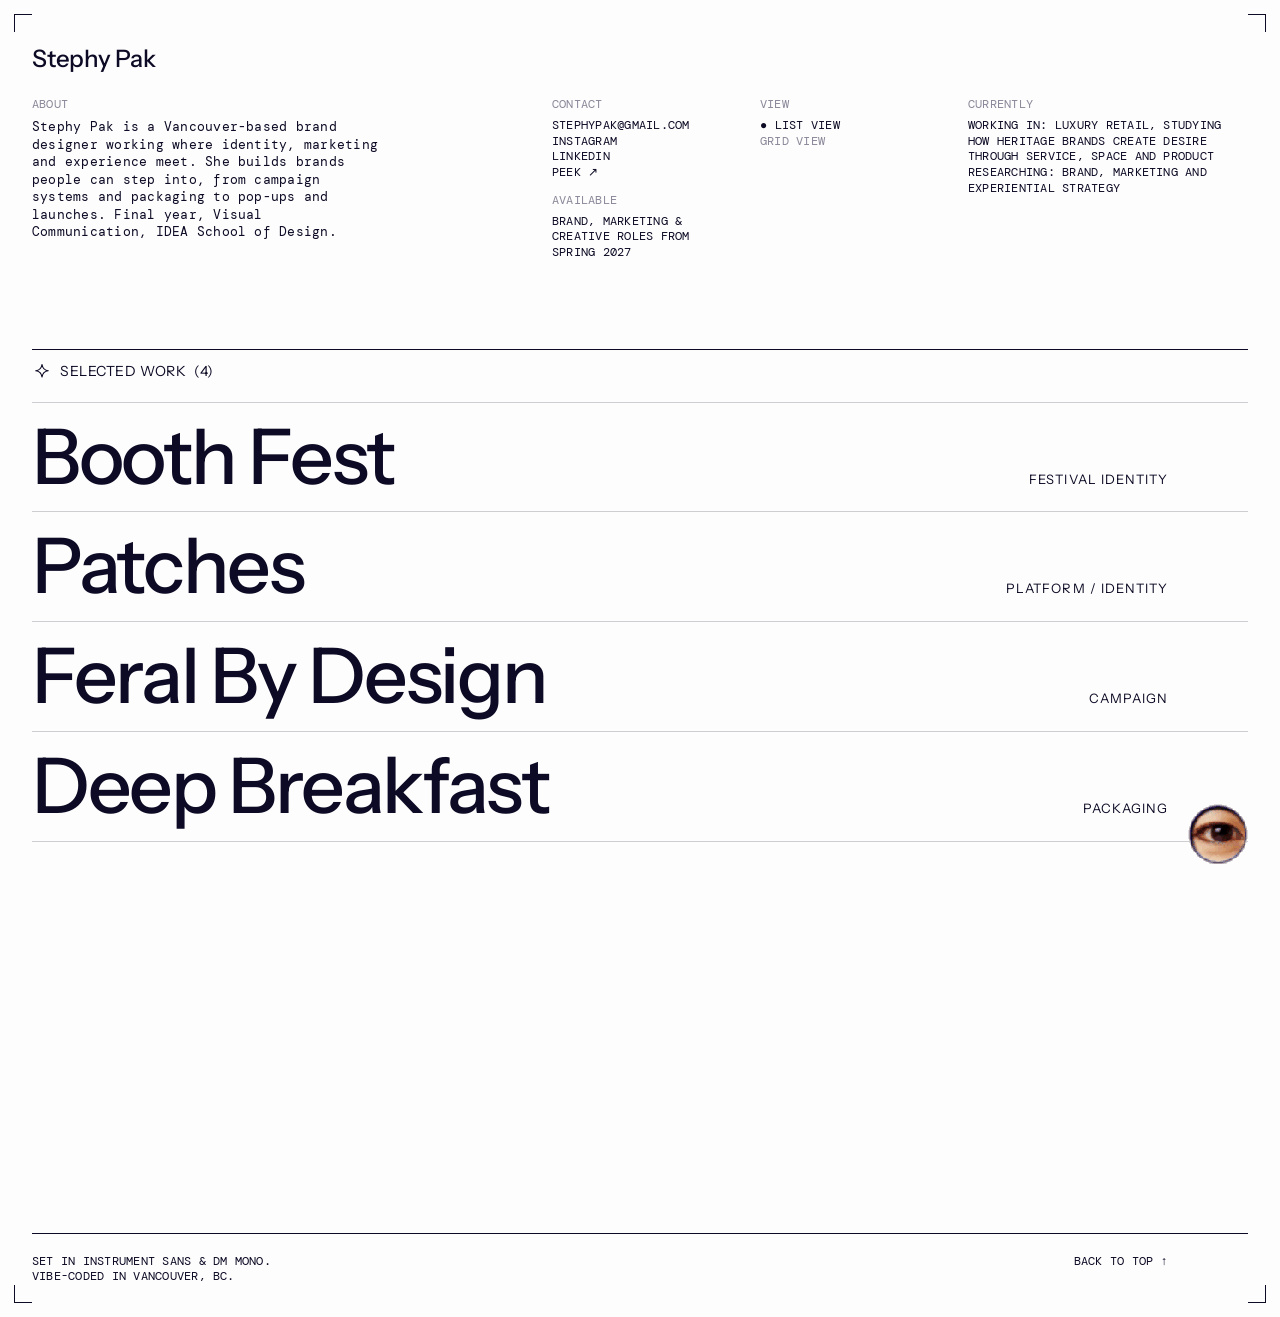
==== commit 7d28eb70: "Site reconstruct v1" ====
--- a/index.html
+++ b/index.html
@@ -3,43 +3,22 @@
   =====================================================================
     STEPHY PAK — HOMEPAGE  (index.html)
   =====================================================================
-
-    This file is WHAT is on the page (the words, images and links).
-    styles/style.css is HOW it looks.
+    A trial run of the "magazine, not resume" direction. It sits next
+    to your real homepage (index.html) so you can compare the two in
+    Live Server. Nothing here changes your real site.
+
+    Its styles are inside this file (in <style> below), so it doesn't
+    touch styles/style.css. If you like it, we'll move them over.
 
     WHAT'S IN HERE (top to bottom)
     ---------------------------------------------------------------
-    1. HEAD ............ page title, font + style file (not visible)
-    2. TOP ROW ......... floating name, intro, contact, links, eye GIF ✏️
-    3. SLOGAN .......... "pretty smart. / pretty, smart."           ✏️
-    4. FLOPPY ARROW .... scrolls down to your work
-    5. WORK LIST ....... "Selected work" + your 4 projects           ✏️
-    6. TYPEWRITER ...... the script that types the slogan
-    7. EASTER EGG ...... type "cute" → secret page (cute.html)
-
-    ✏️ = things you'll want to edit
-
-    ---------------------------------------------------------------
-    HOW HTML WORKS (the 30-second version)
-    ---------------------------------------------------------------
-    <p class="hero-info-text">Hello</p>
-     ↑  ↑                      ↑      ↑
-     |  class = name used in   |      closing tag (same word with a /)
-     |  style.css to style it  the content you see on the page
-     opening tag (p = paragraph)
-
-    <a href="booth-fest.html">  = a link. href = where it goes.
-    <img src="assets/…" alt="…"> = an image. src = the file,
-                                   alt = a description for screen readers.
-    Notes like this whole block start with  < ! - -  and end with  - - >
-    (written without the spaces). Browsers ignore them; they're just for you.
+    1. CROP MARKS ....... pink printer's marks in the corners
+    2. MASTHEAD ......... About / Contact / Available / Currently  ✏️
+    4. WORK ............. List view (your homepage list) + Grid view (every image)  ✏️
+    5. COLOPHON ......... footer, like the small print in a magazine ✏️
   =====================================================================
 -->
 <html lang="en">
-
-  <!-- =================================================================
-       1. HEAD — information about the page (nothing here is visible)
-       ================================================================= -->
   <head>
     <!-- charset first: tells the browser how to read the letters (é, —, etc.) -->
     <meta charset="utf-8" />
@@ -66,14 +45,165 @@
     <link rel="icon" href="./assets/favicon/favicon-32x32.png" type="image/png" sizes="32x32" />
     <link rel="apple-touch-icon" href="./assets/favicon/apple-touch-icon.png" />
 
-    <!-- Connects your style file -->
+    <link rel="stylesheet" href="https://fonts.googleapis.com/css2?family=Instrument+Sans:wdth,wght@75..100,400..700&family=DM+Mono:wght@400;500&display=swap" />
+
+    <!-- Your main styles, so the project list works exactly like index.html -->
     <link rel="stylesheet" href="./styles/style.css" />
-    <!-- Hides the slogan for a split second until the typewriter starts, so
-         it doesn't flash. Laptops only — phones just show the slogan. -->
-    <script>
-      if (window.matchMedia("(hover: hover) and (pointer: fine) and (prefers-reduced-motion: no-preference)").matches) document.documentElement.classList.add("js-typing");
-    </script>
-
+    <style>
+      :root {
+        --ink: #0c0a24;
+        --paper: #fdfdfd;
+        --pink: #0c0a24;
+        --grey: #8a8899;
+        --mono: "DM Mono", ui-monospace, monospace;
+        --edge: clamp(1rem, 2.5vw, 2.25rem);
+      }
+      html { box-sizing: border-box; }
+      *, *::before, *::after { box-sizing: inherit; }
+      * { margin: 0; }
+      ul, ol { padding: 0; list-style: none; }
+      img { display: block; max-width: 100%; height: auto; }
+      a { color: inherit; text-decoration: none; }
+      ::selection { background: var(--ink); color: var(--paper); }
+
+      body {
+        font-family: "Instrument Sans", sans-serif;
+        background: var(--paper);
+        color: var(--ink);
+        -webkit-font-smoothing: antialiased;
+      }
+      /* Small typewriter labels used everywhere (like magazine credits) */
+      .mono {
+        font-family: var(--mono);
+        font-size: 0.75rem;
+        line-height: 1.3;                /* ✏️ space between lines */
+        letter-spacing: 0.02em;
+        text-transform: uppercase;
+      }
+      .label { color: var(--grey); margin-bottom: 0.35rem; }
+      .tbd { color: var(--grey); }
+
+      /* ---------- 1. CROP MARKS ---------- */
+      .sheet { position: relative; padding: 2.75rem var(--edge) 2rem; }
+      .crop { position: absolute; width: 18px; height: 18px; pointer-events: none; }
+      .crop::before, .crop::after { content: ""; position: absolute; background: var(--pink); }
+      .crop::before { width: 18px; height: 1px; top: 0; }
+      .crop::after  { width: 1px; height: 18px; left: 0; }
+      .crop.tl { top: 14px; left: 14px; }
+      .crop.tr { top: 14px; right: 14px; transform: scaleX(-1); }
+      .crop.bl { bottom: 14px; left: 14px; transform: scaleY(-1); }
+      .crop.br { bottom: 14px; right: 14px; transform: scale(-1); }
+      /* Registration mark (the target symbol printers use) */
+      .reg { width: 22px; height: 22px; color: var(--pink); }
+
+      /* ---------- 2. MASTHEAD ---------- */
+      .masthead {
+        margin-bottom: clamp(2.5rem, 6vw, 4.5rem);   /* ✏️ space between the masthead and the work */
+        display: grid;
+        grid-template-columns: repeat(12, 1fr);
+        gap: 1.5rem var(--edge);
+      }
+      .mh-name   { grid-column: 1 / -1; display: flex; justify-content: space-between; align-items: center; }
+      .mh-name a { font-size: 1.5rem; font-weight: 500; letter-spacing: -0.01em; }
+      .mh-about  { grid-column: 1 / 6; }
+      .mh-about p { max-width: 44ch; }
+      .mh-about p:not(.label) { text-transform: none; font-size: 0.8125rem; line-height: 1.35; }   /* bio in normal case: easier to read */
+      .mh-contact   { grid-column: 6 / 8; }
+      .mh-view      { grid-column: 8 / 10; }
+      /* 👁 Floating eye: pinned to the bottom-right corner, follows you as you scroll */
+      .float-eye {
+        position: fixed;
+        right: clamp(1rem, 2.5vw, 2.25rem);          /* ✏️ distance from the right edge */
+        bottom: clamp(1rem, 2.5vw, 2rem);            /* ✏️ distance from the bottom */
+        z-index: 20;
+      }
+      .float-eye .play-door { margin: 0; }
+      /* The PEEK pill pops up ABOVE the eye here (there's no room below) */
+      @media (hover: hover) and (min-width: 768px) {
+        .float-eye .play-door-label { top: auto; bottom: 100%; transform: translate(-50%, 0.25rem); }
+        .float-eye .play-door:hover .play-door-label,
+        .float-eye .play-door:focus-visible .play-door-label { transform: translate(-50%, -0.25rem); }
+      }
+      .mh-currently { grid-column: 10 / 13; }
+      .mh a:hover, .view-btn:hover { color: var(--pink); }
+      .view-btn {
+        font: inherit; letter-spacing: inherit; text-transform: inherit;
+        background: none; border: 0; padding: 0; cursor: pointer; color: var(--grey);
+        text-align: left; white-space: nowrap;
+      }
+      .view-btn[aria-pressed="true"] { color: var(--ink); }
+      .view-btn[aria-pressed="true"]::before { content: "● "; color: var(--pink); }
+
+      /* ---------- 3. SLOGAN ---------- */
+      .slogan-row {
+        display: grid;
+        grid-template-columns: repeat(12, 1fr);
+        gap: var(--edge);
+        align-items: end;
+        padding: clamp(3rem, 8vw, 7rem) 0 clamp(2.5rem, 6vw, 5rem);
+      }
+      .slogan {
+        grid-column: 1 / 11;
+        font-size: clamp(3.125rem, 11vw, 11rem);
+        font-weight: 500;
+        line-height: 0.95;
+        letter-spacing: -0.035em;
+      }
+      .slogan > span { display: block; }
+      .slogan .indent { padding-left: 0.6em; }
+      .comma { color: var(--pink); }
+      .issue { grid-column: 11 / 13; text-align: right; }
+
+      /* ---------- 4. WORK ---------- */
+      /* LIST VIEW = your homepage list (styles come from style.css). GRID VIEW = the wall below. */
+      .work-grid { display: none; padding: 1rem 0 6rem; }
+      body.is-grid .main-work-section { display: none; }
+      body.is-grid .work-grid { display: block; }
+
+      .wall-head {
+        display: flex; justify-content: space-between;
+        padding: 0.6rem 0; margin-bottom: 1.5rem;
+        border-top: 1px solid var(--ink); border-bottom: 1px solid var(--ink);
+      }
+      /* Pinterest-style "masonry": images stack in columns and keep their own shape. */
+      .wall { columns: 4; column-gap: 1rem; }          /* ✏️ number of columns on laptops */
+      .tile { break-inside: avoid; margin-bottom: 1.75rem; }
+      .tile a { display: block; }
+      .tile img, .tile video {
+        display: block; width: 100%; height: auto; background: #ecebe8;
+        transition: opacity var(--duration-fast, 0.15s);
+      }
+      .tile figcaption { margin-top: 0.5rem; display: flex; justify-content: space-between; gap: 1rem; }
+      .tile a:hover img, .tile a:hover video { opacity: 0.85; }
+      .tile a:hover .title { color: var(--pink); }
+      @media (max-width: 1100px) { .wall { columns: 3; } }
+      @media (max-width: 760px)  { .wall { columns: 2; column-gap: 0.75rem; } }
+
+      /* The list already sits inside the page margins here, so drop its own side padding */
+      .sheet .project-index { padding-left: 0; padding-right: 0; }
+      /* Category labels stay clear of the floating eye in the corner */
+      @media (min-width: 761px) { .sheet .project-index-category { margin-right: 5rem; } }
+
+      /* ---------- 5. COLOPHON ---------- */
+      .colophon {
+        display: grid; grid-template-columns: repeat(12, 1fr); gap: var(--edge);
+        padding-top: 1.25rem; border-top: 1px solid var(--ink);
+      }
+      .colophon > :nth-child(1) { grid-column: 1 / 6; }
+      .colophon > :nth-child(2) { grid-column: 11 / 13; justify-self: end; margin-right: 5rem; }   /* leaves room for the floating eye */
+
+      /* ---------- PHONES ---------- */
+      @media (max-width: 760px) {
+        .mh-about, .mh-contact, .mh-currently, .mh-view, .slogan, .issue,
+        .colophon > * { grid-column: 1 / -1 !important; text-align: left; justify-self: start; }
+        .grid { row-gap: 3rem; }
+        .p1, .p2, .p3, .p4 { grid-column: 1 / -1; margin-top: 0; }
+        .p2 { grid-column: 3 / -1; }
+        .p3 { grid-column: 1 / 11; }
+      }
+          /* Accent is black now, so hovers fade instead of changing colour */
+      a:hover, a:focus-visible, .lb-btn:hover, .new-batch:hover { opacity: 0.55; }
+    </style>
     <!-- SEO / E-E-A-T: a hidden "ID card" about you that Google reads.
          It backs up your experience and credibility (school, award, membership).
          ✏️ When you have real Instagram / LinkedIn / Behance links, add them
@@ -99,92 +229,54 @@
     </script>
   </head>
 
-  <body class="work-page" id="top">
-
-    <!-- FLOATING NAME — same size and position as on every other page.
-         Stays pinned at the top while you scroll. -->
-    <header class="project-header">
-      <a href="index.html#top" class="project-header-name">Stephy Pak</a>
-    </header>
-
-    <!-- The first screen everyone sees (the "hero") -->
-    <section class="hero hero-dark">
-
-      <!-- ===============================================================
-           2. TOP ROW
-           =============================================================== -->
-      <header class="hero-top">
-
-        <!-- LEFT: your intro and contact (your name floats above, see the top of <body>) -->
-        <div class="hero-id">
-          <div class="hero-info">
-            <!-- ✏️ Your intro. <br /> = start a new line. -->
-            <p class="hero-info-text">A designer working across print,<br />
-              digital and packaging.</p>
-            <!-- ✏️ Location + email -->
-            <p class="hero-info-contact hero-info-text">
-              Vancouver, BC<br />
-              <a href="mailto:stephypak@gmail.com">stephypak@gmail.com</a>
-            </p>
-          </div>
-        </div>
-
-        <!-- RIGHT: links + the eye GIF -->
-        <nav class="hero-nav" aria-label="Links">
-          <ul class="hero-links">
-            <!-- ✏️ Replace each # with your real link, e.g.
-                 href="https://www.behance.net/yourname"
-                 target="_blank" = opens in a new tab -->
-            <li><a href="#" target="_blank">Behance</a></li>
-            <li><a href="#" target="_blank">Instagram</a></li>
-            <li><a href="#" target="_blank">LinkedIn</a></li>
-            <!-- mailto: opens the visitor's email app -->
-            <li><a href="mailto:stephypak@gmail.com">Contact</a></li>
-
-            <!-- 👁 The eye GIF → goes to the Peek page (play.html).
-                 Hovering shows the pink "PEEK" pill.
-                 ✏️ To swap the GIF, replace assets/branding-images/play.gif
-                 (keep the same file name). -->
-            <li class="play-door-item">
-              <a href="play.html" class="play-door" aria-label="Peek — photos and things I love">
-                <img src="assets/branding-images/play.gif" width="60" height="60" class="play-door-gif" alt="" />
-                <span class="play-door-label">Peek</span>
-              </a>
-            </li>
-          </ul>
-        </nav>
+  <body>
+    <div class="sheet">
+      <!-- 1. CROP MARKS -->
+      <span class="crop tl" aria-hidden="true"></span>
+      <span class="crop tr" aria-hidden="true"></span>
+      <span class="crop bl" aria-hidden="true"></span>
+      <span class="crop br" aria-hidden="true"></span>
+
+      <!-- 2. MASTHEAD ✏️ -->
+      <header class="masthead mh">
+        <div class="mh-name">
+          <a href="index.html">Stephy Pak</a>
+        </div>
+
+        <div class="mh-about mono">
+          <p class="label">About</p>
+          <p>Stephy Pak is a Vancouver-based brand designer working where identity, marketing and experience meet. She builds brands people can step into, from campaign systems and packaging to pop-ups and launches. Final year, Visual Communication, IDEA School of Design.</p>
+        </div>
+
+        <div class="mh-contact mono">
+          <p class="label">Contact</p>
+          <p><a href="mailto:stephypak@gmail.com">stephypak@gmail.com</a><br />
+          <a href="#">Instagram</a><br />
+          <a href="#">LinkedIn</a><br />
+          <a href="play.html">Peek ↗</a></p>
+          <p class="label" style="margin-top:0.75rem">Available</p>
+          <p>Brand, marketing &amp; creative roles from Spring 2027</p>
+        </div>
+
+        <div class="mh-view mono">
+          <p class="label">View</p>
+          <p><button type="button" class="view-btn" data-view="list" aria-pressed="true">List view</button><br />
+          <button type="button" class="view-btn" data-view="grid" aria-pressed="false">Grid view</button></p>
+        </div>
+
+        <!-- ✏️ The part that shows you're tuned in. Update it whenever. -->
+        <div class="mh-currently mono">
+          <p class="label">Currently</p>
+          <p>Working in: luxury retail, studying how heritage brands create desire through service, space and product<br />
+          Researching: brand, marketing and experiential strategy</p>
+        </div>
+
       </header>
 
-      <!-- ===============================================================
-           3. SLOGAN
-           Each line is its own <span>. The pink comma is its own <span>
-           so it can have a different colour.
-           (If you change the words, also update the typewriter in section 6 —
-           it types "cute" then deletes it, so it expects "pretty " first.)
-           =============================================================== -->
-      <div class="hero-slogan-wrapper">
-        <h1 class="hero-slogan">
-          <span class="hero-slogan-line">pretty smart.</span>
-          <span class="hero-slogan-line hero-slogan-indent">pretty<span class="hero-comma">,</span> smart.</span>
-        </h1>
-      </div>
-
-      <!-- ===============================================================
-           4. FLOPPY DISK ARROW
-           Clicking it jumps down to "Selected work" (#works-heading).
-           =============================================================== -->
-      <a href="#works-heading" class="hero-scroll" aria-label="Scroll down to selected work">
-        <span class="hero-scroll-sprite" aria-hidden="true"></span>
-      </a>
-
-    </section>
-
-    <!-- =================================================================
-         5. WORK LIST
-         Laptops: hover a title → its cover image fades in behind the list.
-         Phones: each cover image shows under its title.
-         ================================================================= -->
-    <main class="main-work-section">
+      <!-- 4. WORK ✏️  Captions read like catalogue entries:
+           TITLE, DISCIPLINE, YEAR. -->
+      <!-- 4. WORK — the same hover list as your real homepage (index.html) -->
+      <main class="main-work-section">
       <section class="project-index" aria-labelledby="works-heading">
 
         <!-- "SELECTED WORK (4)" with the sparkly star.
@@ -225,7 +317,7 @@
             <a href="patches.html" class="project-index-link">
               <span class="project-index-title">Patches</span>
               <span class="project-index-category">Platform / identity</span>
-              <img src="assets/projects/placeholder.svg" width="1920" height="1080" class="project-index-preview" loading="lazy" alt="Patches project cover" />
+              <img src="assets/projects/patches/patches-hero.jpg" width="1920" height="1080" class="project-index-preview" loading="lazy" alt="Patches poster campaign" />
             </a>
           </li>
 
@@ -251,100 +343,105 @@
       </section>
     </main>
 
-
-    <!-- =================================================================
-         6. TYPEWRITER  (JavaScript — the part that makes things move)
-         What it does:
-           • types "pretty cute", pauses, backspaces "cute",
-             then types "smart." and the second line
-           • a pink cursor leads the typing and disappears at the end
-           • hovering over the slogan replays it
-           • off on phones and for people who turn off motion
-         You don't need to edit this. The only easy tweak:
-           ✏️ change "cute" on the line marked FAKE WORD to another word.
-         ================================================================= -->
+      <!-- 4b. GRID VIEW ✏️ — every project image + video, Pinterest-style.
+           Each <figure class="tile"> is one image. Copy one to add more.
+           Swap placeholder.svg for your real images; they keep their own
+           shape, so mix tall, wide and square freely. -->
+      <section class="work-grid" aria-label="All project images">
+        <div class="wall-head mono"><span>Everything <span class="tbd">— Issue 01, 2025–27</span></span><span>(04)</span></div>
+        <div class="wall">
+          <figure class="tile"><a href="patches.html">
+            <video autoplay muted loop playsinline width="1920" height="1080" poster="assets/projects/patches/patches-hero.jpg" aria-label="Patches poster campaign: three posters and a video of friends hanging out">
+              <source src="assets/projects/patches/patches-hero.mp4" type="video/mp4" />
+            </video>
+            <figcaption class="mono"><span><span class="num">(02)</span> <span class="title">Patches</span></span><span class="tbd">Campaign film</span></figcaption>
+          </a></figure>
+          <figure class="tile"><a href="booth-fest.html">
+            <img src="assets/projects/placeholder.svg" width="1200" height="1500" loading="lazy" alt="[Describe this Booth Fest image]" style="aspect-ratio:1200/1500;object-fit:cover" />
+            <figcaption class="mono"><span><span class="num">(01)</span> <span class="title">Booth Fest</span></span><span class="tbd">Hero</span></figcaption>
+          </a></figure>
+          <figure class="tile"><a href="feral-by-design.html">
+            <img src="assets/projects/placeholder.svg" width="1920" height="1080" loading="lazy" alt="[Describe this Feral By Design image]" style="aspect-ratio:1920/1080;object-fit:cover" />
+            <figcaption class="mono"><span><span class="num">(03)</span> <span class="title">Feral By Design</span></span><span class="tbd">Hero</span></figcaption>
+          </a></figure>
+          <figure class="tile"><a href="deep-breakfast.html">
+            <img src="assets/projects/placeholder.svg" width="1200" height="1200" loading="lazy" alt="[Describe this Deep Breakfast image]" style="aspect-ratio:1200/1200;object-fit:cover" />
+            <figcaption class="mono"><span><span class="num">(04)</span> <span class="title">Deep Breakfast</span></span><span class="tbd">Hero</span></figcaption>
+          </a></figure>
+          <figure class="tile"><a href="booth-fest.html">
+            <img src="assets/projects/placeholder.svg" width="1200" height="1500" loading="lazy" alt="[Describe this Booth Fest image]" style="aspect-ratio:1200/1500;object-fit:cover" />
+            <figcaption class="mono"><span><span class="num">(01)</span> <span class="title">Booth Fest</span></span><span class="tbd">Detail</span></figcaption>
+          </a></figure>
+          <figure class="tile"><a href="patches.html">
+            <img src="assets/projects/placeholder.svg" width="1080" height="1350" loading="lazy" alt="[Describe this Patches image]" style="aspect-ratio:1080/1350;object-fit:cover" />
+            <figcaption class="mono"><span><span class="num">(02)</span> <span class="title">Patches</span></span><span class="tbd">Detail</span></figcaption>
+          </a></figure>
+          <figure class="tile"><a href="feral-by-design.html">
+            <img src="assets/projects/placeholder.svg" width="1920" height="1080" loading="lazy" alt="[Describe this Feral By Design image]" style="aspect-ratio:1920/1080;object-fit:cover" />
+            <figcaption class="mono"><span><span class="num">(03)</span> <span class="title">Feral By Design</span></span><span class="tbd">Detail</span></figcaption>
+          </a></figure>
+          <figure class="tile"><a href="deep-breakfast.html">
+            <img src="assets/projects/placeholder.svg" width="1200" height="1500" loading="lazy" alt="[Describe this Deep Breakfast image]" style="aspect-ratio:1200/1500;object-fit:cover" />
+            <figcaption class="mono"><span><span class="num">(04)</span> <span class="title">Deep Breakfast</span></span><span class="tbd">Detail</span></figcaption>
+          </a></figure>
+          <figure class="tile"><a href="booth-fest.html">
+            <img src="assets/projects/placeholder.svg" width="1920" height="1080" loading="lazy" alt="[Describe this Booth Fest image]" style="aspect-ratio:1920/1080;object-fit:cover" />
+            <figcaption class="mono"><span><span class="num">(01)</span> <span class="title">Booth Fest</span></span><span class="tbd">Spread</span></figcaption>
+          </a></figure>
+          <figure class="tile"><a href="patches.html">
+            <img src="assets/projects/placeholder.svg" width="1200" height="1200" loading="lazy" alt="[Describe this Patches image]" style="aspect-ratio:1200/1200;object-fit:cover" />
+            <figcaption class="mono"><span><span class="num">(02)</span> <span class="title">Patches</span></span><span class="tbd">Spread</span></figcaption>
+          </a></figure>
+          <figure class="tile"><a href="feral-by-design.html">
+            <img src="assets/projects/placeholder.svg" width="1200" height="1500" loading="lazy" alt="[Describe this Feral By Design image]" style="aspect-ratio:1200/1500;object-fit:cover" />
+            <figcaption class="mono"><span><span class="num">(03)</span> <span class="title">Feral By Design</span></span><span class="tbd">Spread</span></figcaption>
+          </a></figure>
+          <figure class="tile"><a href="deep-breakfast.html">
+            <img src="assets/projects/placeholder.svg" width="1080" height="1350" loading="lazy" alt="[Describe this Deep Breakfast image]" style="aspect-ratio:1080/1350;object-fit:cover" />
+            <figcaption class="mono"><span><span class="num">(04)</span> <span class="title">Deep Breakfast</span></span><span class="tbd">Spread</span></figcaption>
+          </a></figure>
+        </div>
+      </section>
+
+      <!-- 5. COLOPHON ✏️ -->
+      <footer class="colophon mono">
+        <p>Set in Instrument Sans &amp; DM Mono.<br />Vibe-coded in Vancouver, BC.</p>
+        <p><a href="#top">Back to top ↑</a></p>
+      </footer>
+    </div>
+
+    <!-- 👁 FLOATING EYE → Peek page. Stays in the bottom-right corner while you scroll.
+         Hover shows the pink PEEK pill above it. -->
+    <span class="play-door-item float-eye">
+      <a href="play.html" class="play-door" aria-label="Peek — about me, photos and things I love">
+        <img src="assets/branding-images/play.gif" width="60" height="60" class="play-door-gif" alt="" />
+        <span class="play-door-label">Peek</span>
+      </a>
+    </span>
+
+    <!-- LIST / GRID switch -->
     <script>
-      (function () {
-        var h = document.querySelector(".hero-slogan");
-        // Phones / reduced motion: stop here and just show the slogan
-        if (!h || !document.documentElement.classList.contains("js-typing")) return;
-
-        var lines = Array.prototype.slice.call(h.querySelectorAll(".hero-slogan-line"));
-        var originalHTML = lines.map(function (l) { return l.innerHTML; });
-        var texts = lines.map(function (l) { return l.textContent; });
-        h.setAttribute("aria-label", texts.join(" "));   // screen readers read the full slogan
-
-        // Keeps the pink comma pink while typing
-        function esc(t) {
-          return t.replace(/&/g, "&amp;").replace(/</g, "&lt;")
-                  .replace(/,/g, '<span class="hero-comma">,</span>');
-        }
-        // Draws one line: typed part + cursor + the invisible not-yet-typed part
-        function draw(k, typed, rest, caret) {
-          lines[k].innerHTML =
-            esc(typed) + (caret ? '<span class="type-caret" aria-hidden="true"></span>' : "") +
-            '<span class="type-rest" aria-hidden="true">' + esc(rest) + "</span>";
-        }
-
-        // The "script" of the animation: every step + how long to wait after it
-        var frames = [], t1 = texts[0], t2 = texts[1], i;
-        function pace(ch) { return 60 + Math.random() * 70 + (ch === "." ? 300 : 0); }   // typing speed (ms)
-        for (i = 1; i <= 7; i++) frames.push([0, t1.slice(0, i), t1.slice(i), pace(t1[i - 1])]);                     // types "pretty "
-        var fake = "cute";                                                                                            // ✏️ FAKE WORD
-        for (i = 1; i <= fake.length; i++) frames.push([0, t1.slice(0, 7) + fake.slice(0, i), t1.slice(7 + i), pace()]); // types "cute"
-        frames[frames.length - 1][3] = 650;                                                                           // pause… hmm
-        for (i = fake.length - 1; i >= 0; i--) frames.push([0, t1.slice(0, 7) + fake.slice(0, i), t1.slice(7 + i), 90]);  // backspaces it
-        frames[frames.length - 1][3] = 250;
-        for (i = 8; i <= t1.length; i++) frames.push([0, t1.slice(0, i), t1.slice(i), pace(t1[i - 1])]);              // types "smart."
-        for (i = 1; i <= t2.length; i++) frames.push([1, t2.slice(0, i), t2.slice(i), pace(t2[i - 1])]);              // types line 2
-
-        var playing = false;
-        function run(n) {
-          if (n >= frames.length) {
-            // Finished: remove the cursor and put the slogan back to normal
-            setTimeout(function () {
-              lines.forEach(function (l, k) { l.innerHTML = originalHTML[k]; });
-              playing = false;
-            }, 700);
-            return;
-          }
-          var f = frames[n];
-          if (f[0] === 1) draw(0, t1, "", false);   // line 1 done → cursor moves to line 2
-          draw(f[0], f[1], f[2], true);
-          setTimeout(function () { run(n + 1); }, f[3]);
-        }
-        function play() {
-          playing = true;
-          h.classList.add("is-ready");
-          draw(0, "", t1, true);
-          draw(1, "", t2, false);
-          setTimeout(function () { run(0); }, 300);
-        }
-        setTimeout(play, 300);   // start shortly after the page loads
-
-        // Replay when someone hovers over the slogan (only after it's finished)
-        h.addEventListener("mouseenter", function () {
-          if (!playing) play();
+      document.querySelectorAll(".view-btn").forEach(function (btn) {
+        btn.addEventListener("click", function () {
+          document.body.classList.toggle("is-grid", btn.dataset.view === "grid");
+          document.querySelectorAll(".view-btn").forEach(function (b) {
+            b.setAttribute("aria-pressed", b === btn ? "true" : "false");
+          });
         });
-      })();
+      });
     </script>
 
-
-    <!-- =================================================================
-         7. EASTER EGG  (JavaScript)
-         Type the word "cute" anywhere on the homepage → opens cute.html.
-         Plus a little hint in the browser console for curious people
-         (right-click → Inspect → Console).
-         ✏️ To change the secret word, change "cute" on the SECRET WORD line.
-         ================================================================= -->
+    <!-- EASTER EGG: type the word "cute" anywhere on this page → cute.html
+         (plus a hint in the browser console: right-click → Inspect → Console).
+         ✏️ To change the secret word, change "cute" on the SECRET WORD line. -->
     <script>
       (function () {
         var secret = "cute";                                    // ✏️ SECRET WORD
         var typed = "";
-        console.log("%cpretty curious, huh? try typing the word the typewriter deletes.", "color:#d6338a;font-size:14px");
+        console.log("%cpretty curious, huh? type the word that describes the fish cake 🍥", "color:#0c0a24;font-size:14px");
         document.addEventListener("keydown", function (e) {
           if (e.metaKey || e.ctrlKey || e.altKey || e.key.length !== 1) return;
-          typed = (typed + e.key.toLowerCase()).slice(-secret.length);   // remembers the last few letters
+          typed = (typed + e.key.toLowerCase()).slice(-secret.length);
           if (typed === secret) window.location.href = "cute.html";
         });
       })();
--- a/styles/style.css
+++ b/styles/style.css
@@ -61,7 +61,7 @@
 :root {
   --color-ink: #0c0a24;                  /* ✏️ blue-black */
   --color-paper: #fdfdfd;                /* ✏️ near-white */
-  --color-pink: #d6338a;                 /* ✏️ the comma, typing cursor, hovers, PEEK pill */
+  --color-pink: #0c0a24;                 /* ✏️ accent colour (now black, same as the text): commas, hovers, PEEK pill */
 
   --color-page-bg: var(--color-paper);   /* page background */
   --color-page-text: var(--color-ink);   /* text colour */
@@ -176,8 +176,8 @@
 
 /* Colour when you highlight text with your mouse. */
 ::selection {
-  background: var(--color-pink);
-  color: #ffffff;
+  background: var(--color-ink);
+  color: var(--color-paper);
 }
 
 
@@ -1258,3 +1258,6 @@
     display: none;
   }
 }
+
+/* Accent is black now, so hovers fade instead of changing colour */
+a:hover, a:focus-visible { opacity: 0.55; transition: opacity var(--duration-fast); }
